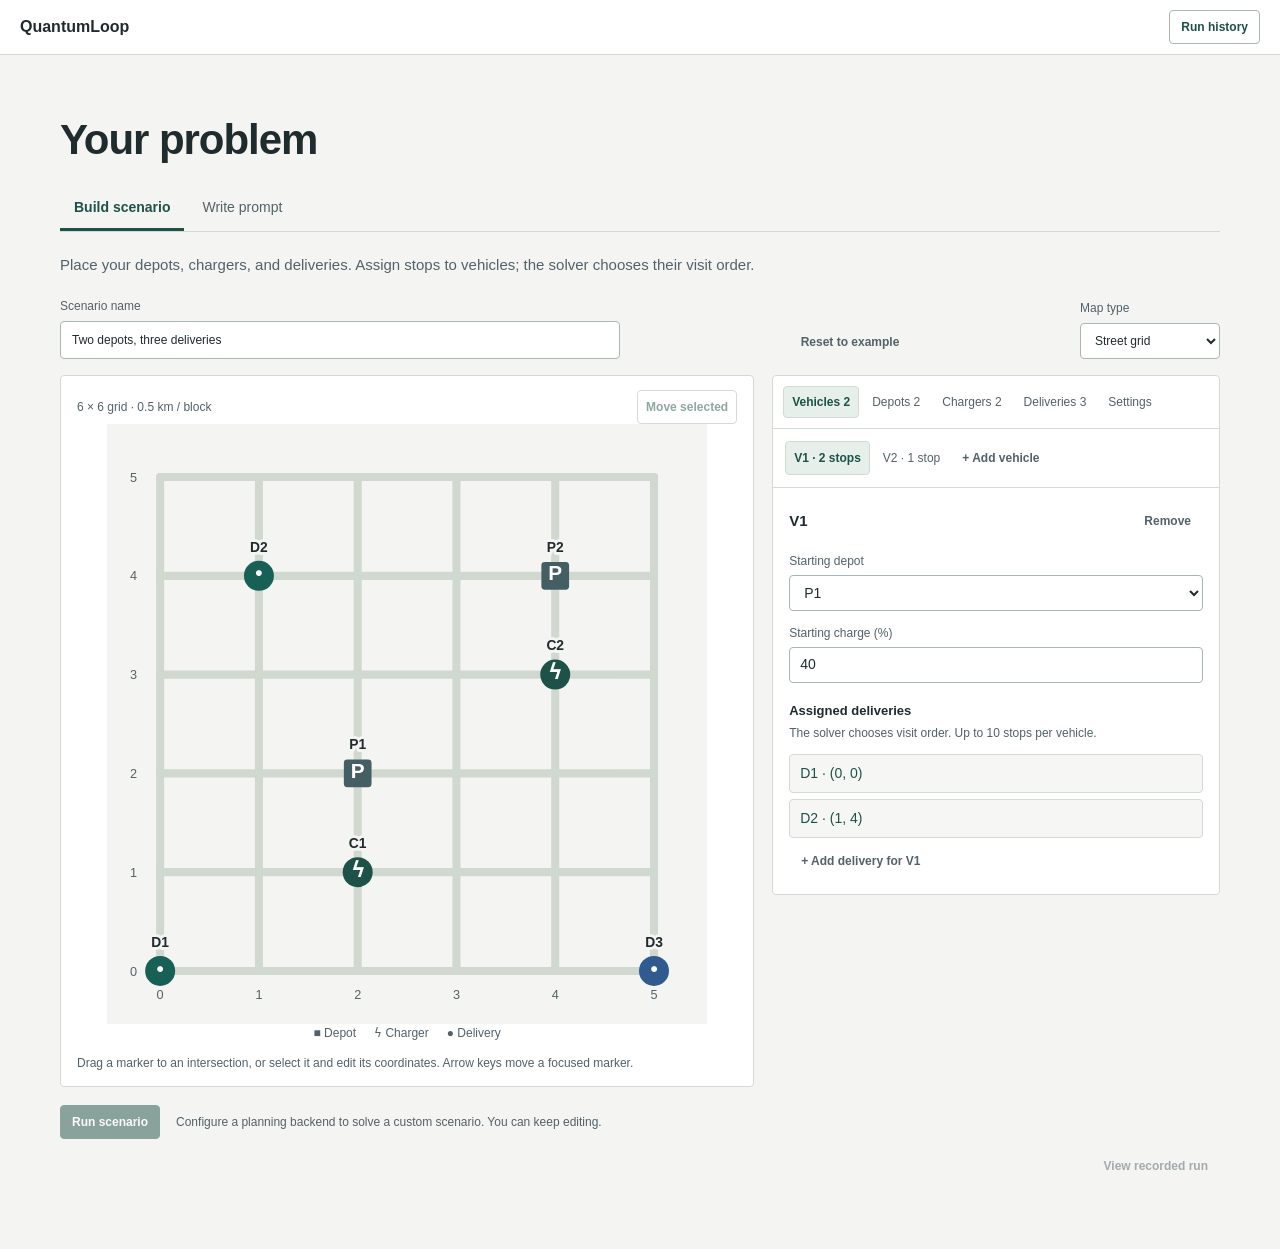
==== quantum-playground/web/index.html @ b3026cfc "Add geographic maps and road routing to QuantumLoop" ====
<!doctype html>
<html lang="en">
<head>
  <meta charset="utf-8">
  <meta name="viewport" content="width=device-width, initial-scale=1">
  <title>QuantumLoop</title>
  <link rel="stylesheet" href="style.css">
  <link rel="stylesheet" href="vendor/leaflet/leaflet.css">
</head>
<body>
<header>
  <a class="brand" href="/">QuantumLoop</a>
  <div class="header-actions">
    <button class="secondary" id="run-history" type="button">Run history</button>
    <div class="result-navigation" id="result-navigation" hidden>
      <div class="mode-control">
        <label for="mode" aria-hidden="true">Mode</label>
        <select id="mode" aria-label="Run mode" disabled>
          <option value="recorded" selected>Recorded backend run</option>
          <option value="reference">Exact classical reference</option>
          <option id="live-mode" value="live">Live backend</option>
        </select>
      </div>
      <button class="secondary" id="new-problem" type="button">New problem</button>
    </div>
  </div>
</header>
<main>
  <section class="run-entry" id="prompt-screen" aria-labelledby="problem-heading">
    <h1 id="problem-heading" tabindex="-1">Your problem</h1>
    <div class="entry-modes" role="tablist" aria-label="Create a problem">
      <button id="builder-mode" type="button" role="tab" aria-selected="true" aria-controls="scenario-builder">Build scenario</button>
      <button id="prompt-mode" type="button" role="tab" aria-selected="false" aria-controls="prompt-composer">Write prompt</button>
    </div>
    <div id="scenario-builder" role="tabpanel" aria-labelledby="builder-mode"></div>
    <div id="prompt-composer" role="tabpanel" aria-labelledby="prompt-mode" hidden>
    <p class="entry-intro">Describe the fleet dispatch problem you want to optimize.</p>
    <form class="panel composer" id="prompt-form" novalidate>
      <label class="sr-only" for="problem-prompt">Your problem</label>
      <textarea id="problem-prompt" required maxlength="10000" placeholder="Include depot and delivery locations, vehicle limits, and what you want to minimize." disabled></textarea>
      <p class="hint composer-note" id="composer-note" role="status">Connecting to the backend…</p>
      <p class="request-error" id="composer-error" role="alert" hidden></p>
      <div class="composer-actions">
        <button class="primary" id="generate" type="submit" disabled>Run pipeline</button>
        <div class="sample-picker">
          <label class="sr-only" for="sample-prompt">Sample prompt</label>
          <select id="sample-prompt" disabled></select>
          <button class="text-button" id="load-example" type="button" disabled>Load sample</button>
        </div>
      </div>
    </form>
    </div>
    <div class="preview-actions">
      <button class="text-button" id="failed-pipeline-progress" type="button" aria-controls="progress-screen" hidden>View pipeline progress</button>
      <button class="text-button" id="recorded-example" type="button" disabled>View recorded run</button>
    </div>
  </section>

  <section class="run-entry progress-entry" id="progress-screen" aria-labelledby="progress-heading" hidden>
    <div class="progress-heading">
      <h1 id="progress-heading" tabindex="-1">Pipeline progress</h1>
      <button class="secondary" id="progress-return" type="button" hidden>Back to results</button>
    </div>
    <p class="progress-intro" id="pipeline-intro">From your problem to a checked solution. Follow each stage and any repairs along the way.</p>
    <div class="panel progress-panel">
      <div class="progress-actions">
        <p id="pipeline-status" class="pipeline-status" role="status" aria-atomic="true">Submitting your problem…</p>
        <span class="pipeline-count" id="pipeline-count" hidden></span>
      </div>
      <ol id="pipeline-stages" class="pipeline-stages" role="list" aria-label="Pipeline stages"></ol>
      <div class="pipeline-repair" id="pipeline-repair" hidden>
        <span class="repair-symbol" aria-hidden="true">↶</span>
        <div><strong id="pipeline-repair-label"></strong><p id="pipeline-repair-detail"></p></div>
      </div>
      <section class="pipeline-current" id="pipeline-current" aria-labelledby="pipeline-current-label" hidden>
        <div class="pipeline-current-heading">
          <span class="pipeline-current-state" id="pipeline-current-state">Current step</span>
          <span class="pipeline-repeat-count" id="pipeline-repeat-count" hidden></span>
        </div>
        <h2 id="pipeline-current-label">Waiting for the pipeline to start…</h2>
        <p id="pipeline-current-detail" hidden></p>
      </section>
      <div class="pipeline-activity-heading" id="pipeline-activity-heading" hidden>
        <div><h2>Activity history</h2><p>Each check and repair stays in the record.</p></div>
        <button class="text-button" id="pipeline-detail-toggle" type="button" aria-controls="pipeline-visits" hidden>Hide all steps</button>
      </div>
      <ol id="pipeline-visits" class="pipeline-visits" role="list" aria-label="Pipeline stage history" hidden></ol>
    </div>
  </section>

  <section class="history-screen" id="history-screen" aria-labelledby="history-heading" hidden>
    <div class="history-toolbar">
      <h1 id="history-heading" tabindex="-1">Run history</h1>
      <button class="secondary" id="history-new-problem" type="button">New problem</button>
    </div>
    <p class="hint" id="history-status" role="status" hidden></p>
    <p class="request-error" id="history-error" role="alert" hidden></p>
    <div class="history-layout">
      <ul class="panel history-list" id="history-list" role="list" aria-label="Saved runs" hidden></ul>
      <section class="panel history-details" id="history-details" aria-labelledby="history-detail-heading" hidden>
        <div class="history-toolbar">
          <div>
            <h2 id="history-detail-heading" tabindex="-1"></h2>
            <p class="hint history-identity" id="history-identity"></p>
          </div>
          <div class="history-toolbar-actions">
            <button class="secondary" id="history-edit-scenario" type="button" hidden>Edit scenario</button>
            <button class="primary" id="history-open" type="button" hidden>Open results</button>
          </div>
        </div>
        <details class="history-section" open>
          <summary>Original prompt</summary>
          <pre class="history-prompt" id="history-prompt" tabindex="0"></pre>
        </details>
        <section class="history-section" id="history-artifact-section" aria-labelledby="history-artifact-heading" hidden>
          <h3 id="history-artifact-heading">Saved artifacts</h3>
          <ul class="history-artifacts" id="history-artifacts" role="list"></ul>
        </section>
      </section>
    </div>
  </section>

  <section id="results-screen" aria-labelledby="results-heading" hidden>
  <div class="results-title">
    <h1 id="results-heading" tabindex="-1">EV fleet dispatch</h1>
    <button class="secondary" id="edit-scenario" type="button" hidden>Edit scenario</button>
    <button class="secondary" id="result-pipeline-progress" type="button" aria-controls="progress-screen" hidden>Pipeline progress</button>
  </div>
  <div class="workspace">
    <aside class="sidebar" aria-label="Scenario controls">
      <section class="panel input-panel">
        <div class="settings-block" id="settings" hidden>
          <div id="variables"></div>
          <p id="applied-settings" class="hint" hidden></p>
          <p id="saved-run-note" class="hint" hidden>Configure the native planning backend to recalculate this run.</p>
          <button class="secondary" id="rerun" type="button" disabled>Load recorded result</button>
        </div>
        <div id="run-status" hidden>
          <p id="status" role="status" hidden></p>
          <p class="request-error" id="error" role="alert" hidden></p>
        </div>
        <details class="prompt-details" id="original-prompt">
          <summary>Original prompt</summary>
          <p class="original-prompt-text" id="prompt"></p>
        </details>
      </section>
      <section class="panel circuit-panel" id="circuit-panel" aria-labelledby="circuit-heading" hidden>
        <div class="panel-heading"><h2 id="circuit-heading">Quantum circuits</h2></div>
        <p class="circuit-help" id="circuit-help">Select an image to inspect the gates at full size.</p>
        <div id="circuits" class="circuits"></div>
      </section>
    </aside>

    <div class="main-column">
      <section class="panel results-panel" aria-labelledby="fleet-heading">
        <div class="panel-heading">
          <h2 id="fleet-heading">Fleet map</h2>
          <span class="tag" id="run-badge"></span>
        </div>
        <div class="summary-strip">
          <div class="solver-metric quantum-metric">
            <span id="score-label">Total cost</span><strong id="score">—</strong>
            <span class="metric-check" id="score-check" hidden>Feasible schedule</span>
          </div>
          <div class="solver-metric classical-metric" id="reference-value" hidden>
            <span id="reference-label">Classical cost</span><strong id="reference-score">—</strong>
            <span class="metric-check" id="reference-check" hidden></span>
          </div>
          <div class="solver-metric gap-metric" id="reference-gap" hidden>
            <span id="gap-label">Gap to classical</span><strong id="gap-score">—</strong>
            <span class="metric-check" id="gap-note"></span>
          </div>
          <div id="delivered-summary"><span>Delivered now</span><strong id="delivered">—</strong></div>
          <section class="cost-comparison" aria-label="Change from previous run">
            <p id="change-summary" aria-live="polite"></p>
            <ul id="cost-delta"></ul>
          </section>
        </div>
        <p class="comparison-note" id="comparison-note" hidden><span aria-hidden="true">↔</span> Same scenario. Two solver schedules. One playback clock.</p>
        <div class="map-grid" id="map-grid">
          <section class="map-view quantum-map-view" aria-label="Quantum schedule replay">
            <div class="map-heading" id="quantum-map-heading" hidden>
              <h3><span class="solver-dot" aria-hidden="true"></span>Quantum</h3>
              <span id="quantum-delivered"></span>
            </div>
            <div class="visual-stage">
              <canvas id="fleet-map" width="840" height="540" tabindex="0" role="img" aria-label="Interactive fleet map" aria-describedby="map-help" hidden>Fleet map unavailable.</canvas>
              <div id="geographic-map" class="geo-map replay-geo-map" aria-label="Interactive geographic fleet map" hidden></div>
              <p id="frame-status" role="status">Loading map…</p>
            </div>
          </section>
          <section class="map-view classical-map-view" id="classical-map-view" aria-label="Classical schedule replay" hidden>
            <div class="map-heading">
              <h3><span class="solver-dot" aria-hidden="true"></span>Classical</h3>
              <span id="classical-delivered"></span>
            </div>
            <div class="visual-stage">
              <canvas id="classical-map" width="840" height="540" tabindex="0" role="img" aria-label="Interactive classical fleet map" aria-describedby="map-help">Classical fleet map unavailable.</canvas>
              <div id="classical-geographic-map" class="geo-map replay-geo-map" aria-label="Interactive geographic classical map" hidden></div>
            </div>
          </section>
        </div>
        <p class="sr-only" id="map-help">Both maps share the playback clock. Press Space to play or pause, the arrow keys to seek, V to inspect vans, C to inspect chargers, D to inspect deliveries, or Escape to clear.</p>

        <div class="playback" role="group" aria-label="Playback controls">
          <div class="playback-actions">
            <button class="secondary play-trigger" id="play" type="button" disabled>Play</button>
            <button class="text-button" id="restart" type="button" disabled>Restart</button>
          </div>
          <div class="playback-scrub">
            <input id="scrub" type="range" min="0" max="120" step="0.1" value="0" aria-label="Replay time" disabled>
            <span id="start-time"></span><span id="end-time"></span>
          </div>
          <div class="playback-time">
            <output id="clock" aria-label="Current replay time">—</output>
            <select id="speed" aria-label="Playback speed">
              <option value="1">1×</option>
              <option value="4" selected>4×</option>
              <option value="12">12×</option>
            </select>
          </div>
        </div>

        <section class="schedule" aria-labelledby="schedule-heading">
          <div class="schedule-heading">
            <h3 id="schedule-heading">Schedule</h3>
            <ul class="schedule-legend" aria-label="Schedule legend">
              <li><span class="phase-icon drive" aria-hidden="true"></span>Driving</li>
              <li><span class="phase-icon wait" aria-hidden="true"></span>Waiting</li>
              <li><span class="phase-icon charge" aria-hidden="true"></span>Charging</li>
              <li><span class="phase-icon deliver" aria-hidden="true"></span>Delivery</li>
            </ul>
          </div>
          <div id="timeline" class="timeline"></div>
        </section>
        <div class="fleet-summary">
          <div id="fleet" class="fleet" aria-label="Vans"></div>
          <div id="pygame-inspector" class="fleet-inspector" role="region" aria-label="Selected fleet item" hidden></div>
        </div>
      </section>

      <details class="panel run-details">
        <summary>Results &amp; technical details</summary>
        <div class="detail-body">
          <div class="explanation">
            <p id="explanation"></p>
            <p id="result-source" class="hint" hidden></p>
          </div>
          <dl class="technical-summary">
            <div><dt>Plan check</dt><dd id="feasible">—</dd></div>
          </dl>
          <h3>Costs</h3><div id="costs" class="costs"></div>
          <h3>Assumptions</h3><ul id="assumptions"></ul>
          <div id="quantum-details" hidden>
            <h3>Quantum details</h3><p id="quantum-summary"></p><div id="histogram" class="histogram"></div>
          </div>
          <section id="classical-details" hidden>
            <h3>Classical solver</h3>
            <p id="classical-method"></p>
            <p id="classical-options" hidden></p>
          </section>
        </div>
      </details>
      <footer>
        <button class="text-button" id="export" type="button" disabled>Download plan</button>
        <button class="text-button" id="feedback" type="button" disabled>Feedback</button>
      </footer>
    </div>
  </div>
  </section>
</main>
<dialog class="circuit-dialog" id="circuit-dialog" aria-labelledby="circuit-dialog-title" aria-describedby="circuit-dialog-description">
  <div class="circuit-dialog-toolbar">
    <h2 id="circuit-dialog-title">Quantum circuit</h2>
    <div class="circuit-dialog-actions">
      <a class="text-button" id="circuit-download" download="quantum-circuit.png">Download PNG</a>
      <button class="secondary" id="circuit-dialog-close" type="button" autofocus>Close</button>
    </div>
  </div>
  <p id="circuit-dialog-description" class="circuit-dialog-description"></p>
  <div class="circuit-image-viewport" tabindex="0" aria-label="Scrollable full-size quantum circuit">
    <img id="circuit-dialog-image" alt="Quantum circuit diagram">
  </div>
</dialog>
<script src="fleet.js"></script>
<script src="vendor/leaflet/leaflet.js"></script>
<script src="geo-map.js"></script>
<script src="live-updates.js"></script>
<script src="pipeline-progress.js"></script>
<script src="scenario-controls.js"></script>
<script src="scenario-draft.js"></script>
<script src="scenario-builder.js"></script>
<script src="fleet-map.js"></script>
<script src="app.js"></script>
</body>
</html>
---- quantum-playground/web/style.css ----
:root {
  color-scheme: light;
  --background: #f4f5f3;
  --panel: #ffffff;
  --surface: #f6f7f5;
  --line: #d3d9d5;
  --line-strong: #aab6b0;
  --text: #202b2e;
  --muted: #536168;
  --accent: #1e5147;
  --accent-hover: #153d35;
  --classical: #315b8f;
  --selected: #e7efeb;
  --drive: #315b8f;
  --wait: #9b6d2f;
  --charge: #42724f;
  --deliver: #536973;
  --danger: #983d32;
  --mono: "IBM Plex Mono", Consolas, monospace;
  --radius: 4px;
}

* { box-sizing: border-box; }

body {
  margin: 0;
  background: var(--background);
  color: var(--text);
  font: 14px/1.5 "Inter", "Segoe UI", sans-serif;
}

button, select, textarea, input { font: inherit; }
button, select, summary { cursor: pointer; }
button:disabled, select:disabled { opacity: .5; cursor: default; }

:focus-visible {
  outline: 2px solid var(--accent);
  outline-offset: 3px;
}

[hidden] { display: none !important; }

.sr-only {
  position: absolute;
  width: 1px;
  height: 1px;
  overflow: hidden;
  clip-path: inset(50%);
  white-space: nowrap;
}

header {
  min-height: 54px;
  border-bottom: 1px solid var(--line);
  background: var(--panel);
  padding: 10px max(20px, calc((100% - 1400px) / 2));
  display: flex;
  justify-content: space-between;
  align-items: center;
  gap: 12px;
}

.brand {
  color: var(--text);
  font-size: 16px;
  font-weight: 700;
  text-decoration: none;
  white-space: nowrap;
}

.header-actions, .result-navigation, .mode-control { display: flex; align-items: center; gap: 8px; min-width: 0; }
.header-actions, .result-navigation { justify-content: flex-end; flex-wrap: wrap; }
.mode-control label { color: var(--muted); font-size: 12px; }
.mode-control select { min-width: 0; }

select, input[type="number"] {
  min-height: 36px;
  background: var(--panel);
  color: var(--text);
  border: 1px solid var(--line-strong);
  border-radius: var(--radius);
  padding: 6px 10px;
}

main {
  max-width: 1440px;
  margin: auto;
  padding: 24px 20px 20px;
}

h1 {
  margin: 0 0 18px;
  font-size: clamp(22px, 3vw, 28px);
  line-height: 1.2;
  font-weight: 650;
  letter-spacing: -.025em;
}

h2, h3 { margin: 0; font-weight: 650; }
h2 { font-size: 15px; }
h3 { font-size: 13px; }

.run-entry { max-width: 720px; margin: clamp(24px, 8vh, 80px) auto; }
.run-entry h1 { margin: 0 0 10px; font-size: clamp(29px, 5vw, 42px); }
.run-entry h1:focus, #results-heading:focus { outline: none; }
.entry-intro { margin: 0 0 24px; color: var(--muted); font-size: 15px; }
.composer, .progress-panel { padding: clamp(14px, 3.2vw, 24px); }
.composer textarea {
  min-height: clamp(145px, 25vh, 240px);
  margin: 0;
  padding: 12px;
  background: var(--panel);
  font-size: 14px;
}
.composer textarea:read-only, .composer textarea:disabled { background: var(--surface); }
.composer-note { margin: 12px 0 0; }
.composer-actions { display: flex; align-items: center; flex-wrap: wrap; gap: 8px; margin-top: 16px; }
.sample-picker { display: flex; align-items: center; flex-wrap: wrap; gap: 8px; min-width: 0; max-width: 100%; }
.sample-picker select { min-width: 0; max-width: 100%; }
.preview-actions { display: flex; flex-wrap: wrap; justify-content: flex-end; gap: 4px 8px; padding: 10px 0; }

.run-entry.builder-entry { max-width: 1160px; margin-block: clamp(18px, 4vh, 44px); }
.entry-modes { display: flex; gap: 4px; border-bottom: 1px solid var(--line); margin: 22px 0; }
.entry-modes button { background: none; border: 0; border-bottom: 3px solid transparent; color: var(--muted); padding: 10px 14px; }
.entry-modes button[aria-selected="true"] { color: var(--accent); border-bottom-color: var(--accent); font-weight: 650; }
.builder-intro { color: var(--muted); font-size: 15px; max-width: 750px; margin: 0 0 20px; }
.builder-toolbar { display: flex; align-items: end; justify-content: space-between; gap: 12px; margin-bottom: 16px; }
.builder-title-label { display: grid; gap: 6px; flex: 1; max-width: 560px; font-size: 12px; color: var(--muted); }
.builder-title { width: 100%; min-width: 0; padding: 9px 11px; border: 1px solid var(--line-strong); border-radius: var(--radius); background: var(--panel); color: var(--text); }
.builder-layout { display: grid; grid-template-columns: minmax(0, 1.55fr) minmax(290px, 1fr); align-items: start; gap: 18px; }
.builder-map-panel, .builder-inspector { min-width: 0; overflow: hidden; }
.builder-map-heading { display: flex; align-items: center; justify-content: space-between; gap: 8px; padding: 14px 16px 0; }
.builder-map-summary { margin: 0; color: var(--muted); font-size: 12px; }
.builder-map-heading button { white-space: nowrap; font-size: 12px; padding: 5px 8px; }
.builder-grid-map svg { display: block; width: 100%; max-height: 600px; touch-action: none; }
.geo-map { height: 540px; min-height: 340px; width: 100%; z-index: 0; isolation: isolate; background: #e9eee8; }
.builder-real-map { height: clamp(360px, 48vw, 600px); }
.replay-geo-map { height: clamp(340px, 40vw, 540px); }
.geo-map .leaflet-control-attribution { font-size: 10px; line-height: 1.5; max-width: 100%; white-space: normal; }
.geo-map .leaflet-control-attribution a { color: #185f55; }
.geo-map-message { max-width: 260px; padding: 7px 10px; margin: 8px; border-radius: 4px; background: #fff; color: #455e64; box-shadow: 0 1px 5px #0002; font-size: 12px; }
.builder-map-type { display: grid; gap: 6px; font-size: 12px; color: var(--muted); }
.builder-map-type select { min-width: 140px; }
.builder-search { display: flex; gap: 8px; flex-wrap: wrap; padding: 12px 16px; border-bottom: 1px solid var(--line); }
.builder-search input { flex: 1; width: 180px; min-width: 0; }
.builder-search-status { flex-basis: 100%; margin: 0; }
.builder-search-results { display: grid; gap: 4px; flex-basis: 100%; }
.builder-search-result { width: 100%; text-align: left; white-space: normal; background: var(--surface); border: 1px solid var(--line); padding: 8px; color: var(--accent); }
.geo-marker-icon { background: transparent; border: 0; }
.geo-marker { display: grid; justify-items: center; position: relative; width: 44px; height: 48px; padding: 4px; color: var(--marker-color, #185f55); }
.geo-marker-shape { display: grid; place-items: center; height: 28px; width: 28px; background: var(--marker-color, #185f55); color: white; border: 2px solid white; border-radius: 50%; font: bold 18px/1 sans-serif; box-shadow: 0 1px 5px #0005; }
.geo-marker.depots .geo-marker-shape, .geo-marker.depot .geo-marker-shape { border-radius: 5px; }
.geo-marker.van .geo-marker-shape { border-radius: 7px; background: white; color: var(--marker-color); border-color: var(--marker-color); }
.geo-marker-label { display: block; margin-top: 2px; padding: 1px 4px; border-radius: 3px; background: #fff; color: #183b35; white-space: nowrap; font: bold 11px/1.3 sans-serif; box-shadow: 0 1px 3px #0002; }
.geo-marker.selected .geo-marker-shape { outline: 3px solid var(--marker-color); outline-offset: 3px; }
.geo-marker.delivered .geo-marker-shape { border-style: double; }
.geo-marker-icon:focus-visible { outline: 2px solid #185f55; outline-offset: 3px; }
.geo-overlap-chooser { display: flex; flex-wrap: wrap; gap: 5px; }
.geo-map.is-placing, .geo-map.is-placing .leaflet-interactive { cursor: crosshair; }
@media (max-width: 660px) {
  .builder-toolbar { flex-wrap: wrap; align-items: end; }
  .builder-map-type { flex-basis: 100%; }
  .builder-map-type select { width: 100%; }
  .builder-real-map { height: 390px; }
  .replay-geo-map { height: 360px; }
}
.builder-street { stroke: #d0d8d0; stroke-width: 7; stroke-linecap: round; }
.builder-axis { fill: var(--muted); font-size: 11px; text-anchor: middle; }
.builder-marker { cursor: grab; }
.builder-marker-target { fill: transparent; stroke: transparent; stroke-width: 2; }
.builder-marker.selected .builder-marker-target { fill: #e7efeb; stroke: var(--accent); }
.builder-marker:focus { outline: none; }
.builder-marker:focus .builder-marker-target { stroke: var(--accent); stroke-dasharray: 3 2; }
.builder-marker-symbol { fill: white; font-size: 18px; font-weight: 650; text-anchor: middle; pointer-events: none; }
.builder-marker-label { fill: var(--text); paint-order: stroke; stroke: var(--background); stroke-width: 5px; stroke-linejoin: round; font-size: 12px; font-weight: 650; text-anchor: middle; pointer-events: none; }
.builder-map.is-moving, .builder-map.is-moving .builder-marker { cursor: crosshair; }
.builder-legend { display: flex; justify-content: center; flex-wrap: wrap; gap: 10px 18px; color: var(--muted); font-size: 12px; }
.builder-map-help { padding: 0 16px 14px; margin: 12px 0 0; }
.builder-overlap { padding: 0 16px 12px; display: flex; flex-wrap: wrap; gap: 6px; }
.builder-overlap p { flex-basis: 100%; margin: 0; }
.builder-categories { display: flex; flex-wrap: wrap; gap: 4px; border-bottom: 1px solid var(--line); padding: 10px; }
.builder-category, .builder-object { background: none; border: 1px solid transparent; border-radius: var(--radius); padding: 6px 8px; color: var(--muted); font-size: 12px; }
.builder-category[aria-pressed="true"], .builder-object[aria-pressed="true"] { color: var(--accent); background: var(--selected); border-color: var(--line); font-weight: 650; }
.builder-object-list { display: flex; gap: 4px; flex-wrap: wrap; padding: 12px; border-bottom: 1px solid var(--line); }
.builder-object-list .text-button { font-size: 12px; padding: 5px 8px; }
.builder-object-fields { padding: 16px; }
.builder-object-heading { display: flex; justify-content: space-between; align-items: center; margin-bottom: 14px; gap: 12px; }
.builder-remove { color: var(--danger); font-size: 12px; padding: 4px 6px; }
.builder-field { display: grid; min-width: 0; gap: 5px; margin-bottom: 13px; }
.builder-field label { color: var(--muted); font-size: 12px; }
.builder-field input, .builder-field select { width: 100%; min-width: 0; }
.builder-coordinates { display: grid; grid-template-columns: repeat(2, minmax(0, 1fr)); gap: 12px; }
.builder-stops-heading { margin: 18px 0 4px; }
.builder-stops-heading + .hint { margin-top: 0; }
.builder-stop { display: block; width: 100%; text-align: start; padding: 8px 10px; border: 1px solid var(--line); border-radius: var(--radius); background: var(--surface); color: var(--accent); margin: 6px 0; }
.builder-slot, .builder-fieldset { border: 1px solid var(--line); border-radius: var(--radius); padding: 10px; margin: 12px 0; min-width: 0; }
.builder-slot legend, .builder-fieldset legend { font-size: 12px; color: var(--muted); padding: 0 5px; }
.builder-fieldset { border-inline: 0; border-bottom: 0; padding: 8px 0 0; }
.builder-fieldset:first-child { margin-top: 0; }
.builder-slot .builder-field { margin-bottom: 4px; }
.builder-slot > .text-button { font-size: 12px; }
.builder-footer { display: flex; align-items: center; flex-wrap: wrap; gap: 10px 16px; margin-top: 18px; }
.builder-save-status { margin: 0; flex: 1; min-width: min(240px, 100%); }
.builder-errors { margin-top: 16px; }
.builder-errors ul { margin: 0; padding-left: 20px; }
.builder-empty { padding: 16px; }
.history-toolbar-actions { display: flex; flex-wrap: wrap; gap: 8px; }
@media (max-width: 660px) {
  .builder-layout { grid-template-columns: minmax(0, 1fr); gap: 14px; }
  .builder-toolbar { align-items: stretch; flex-direction: column; gap: 6px; }
  .builder-toolbar > .text-button { align-self: flex-end; }
  .builder-map-heading { padding: 12px 12px 0; }
  .builder-map-help { padding-inline: 12px; }
  .builder-category, .builder-object, .builder-object-list .text-button { min-height: 40px; }
  .builder-footer > .primary { width: 100%; }
}

.history-screen { max-width: 1060px; margin: clamp(18px, 4vh, 48px) auto; }
.history-toolbar { display: flex; align-items: baseline; justify-content: space-between; gap: 12px; flex-wrap: wrap; }
.history-toolbar h1 { margin: 0; }
#history-heading:focus, #history-detail-heading:focus { outline: none; }
.history-layout { display: grid; grid-template-columns: minmax(235px, 1fr) minmax(0, 1.65fr); gap: 16px; margin-top: 16px; align-items: start; }
.history-list { list-style: none; margin: 0; padding: 0; }
.history-list li + li { border-top: 1px solid var(--line); }
.history-item {
  display: grid;
  grid-template-columns: minmax(0, 1fr) auto;
  align-items: baseline;
  gap: 3px 10px;
  text-align: start;
  width: 100%;
  padding: 13px 14px;
  border: 0;
  background: none;
  color: var(--text);
  cursor: pointer;
}
.history-item:hover { background: var(--surface); }
.history-item[aria-current="true"] { background: var(--selected); box-shadow: inset 3px 0 var(--accent); }
.history-item > strong, .history-toolbar h2, .history-identity { overflow-wrap: anywhere; }
.history-item-meta { grid-column: 1 / -1; font-size: 12px; color: var(--muted); }
.history-badge { color: var(--muted); font-size: 11px; white-space: nowrap; }
.history-badge[data-status="verified"] { color: var(--accent); }
.history-details { min-width: 0; padding: 16px; }
.history-identity { margin: 3px 0 0; }
.history-section { border-top: 1px solid var(--line); margin-top: 13px; padding-top: 12px; }
.history-section summary { color: var(--text); font-weight: 600; }
.history-prompt {
  margin: 10px 0 0;
  padding: 12px;
  max-height: 46vh;
  overflow: auto;
  border-radius: var(--radius);
  background: var(--surface);
  color: var(--text);
  white-space: pre-wrap;
  overflow-wrap: anywhere;
  font: 12px/1.6 var(--mono);
}
.history-artifacts { display: flex; flex-wrap: wrap; gap: 4px 14px; list-style: none; margin: 7px 0 0; padding: 0; }
.history-artifacts a { color: var(--accent); text-underline-offset: 2px; }

.progress-entry { max-width: 1040px; margin-top: clamp(24px, 5vh, 52px); }
.progress-intro { margin: 12px 0 24px; color: var(--muted); max-width: 62ch; font-size: 15px; }
.progress-panel { margin-top: 20px; padding: clamp(16px, 3vw, 30px); }
.pipeline-status { margin: 0; color: var(--text); font-weight: 600; overflow-wrap: anywhere; }
.pipeline-count { color: var(--muted); font: 11px/1.5 var(--mono); white-space: nowrap; }
.progress-heading, .progress-actions, .results-title {
  display: flex;
  align-items: center;
  justify-content: space-between;
  flex-wrap: wrap;
  gap: 8px 12px;
}
.run-entry .progress-heading h1, .results-title h1 { margin: 0; }
.results-title { margin-bottom: 18px; }
.pipeline-stages, .pipeline-visits { list-style: none; padding: 0; }
.pipeline-stages {
  display: grid;
  grid-template-columns: repeat(5, minmax(0, 1fr));
  counter-reset: pipeline-stage;
  margin: 26px 0;
}
.pipeline-stages > li {
  display: grid;
  grid-template-rows: 30px auto 1fr;
  justify-items: center;
  align-content: start;
  gap: 7px;
  position: relative;
  padding-inline: 6px;
  counter-increment: pipeline-stage;
  text-align: center;
  font-size: 13px;
  font-weight: 600;
  color: var(--muted);
}
.pipeline-stages > li::before {
  content: counter(pipeline-stage, decimal-leading-zero);
  display: grid;
  place-items: center;
  width: 30px;
  height: 30px;
  border-radius: 50%;
  border: 1px solid var(--line-strong);
  background: var(--panel);
  font: 11px/1 var(--mono);
  z-index: 1;
}
.pipeline-stages > li:not(:last-child)::after {
  content: '';
  position: absolute;
  inset: 14px -50% auto 50%;
  border-top: 1px solid var(--line);
}
.pipeline-stages li[data-state="complete"]::before { content: '✓'; background: var(--accent); border-color: var(--accent); color: white; }
.pipeline-stages li[data-state="complete"]::after { border-color: var(--accent); }
.pipeline-stages li[aria-current="step"]::before { background: var(--selected); border: 2px solid var(--accent); box-shadow: 0 0 0 4px var(--selected); }
.pipeline-stages li[aria-current="step"], .pipeline-stages li[data-state="complete"] { color: var(--accent); }
.pipeline-stages li[data-state="revising"]::before { border-color: var(--wait); background: #fbf4e8; color: #80531c; }
.pipeline-stages li[data-state="failed"]::before { border-color: var(--danger); background: #fff3f0; color: var(--danger); }
.pipeline-stages .stage-state { text-align: center; font-size: 11px; }
.pipeline-stages li[data-state="revising"] .stage-state { color: #80531c; }
.pipeline-stages li[data-state="failed"] .stage-state { color: var(--danger); }
.stage-state { color: var(--muted); font-size: 12px; font-weight: 400; text-align: end; }
.pipeline-current { border: 1px solid var(--line); border-inline-start: 3px solid var(--accent); padding: 20px; background: var(--surface); }
.pipeline-current-heading { display: flex; align-items: center; flex-wrap: wrap; justify-content: space-between; gap: 8px; margin-bottom: 10px; }
.pipeline-current-state { display: inline-flex; align-items: center; gap: 7px; color: var(--accent); font-size: 11px; font-weight: 650; letter-spacing: .065em; text-transform: uppercase; }
.pipeline-current-state::before { content: ''; width: 6px; height: 6px; border-radius: 50%; background: currentColor; }
.pipeline-current h2 { font-size: clamp(18px, 2vw, 23px); line-height: 1.35; letter-spacing: -.02em; overflow-wrap: anywhere; }
.pipeline-current p { margin: 7px 0 0; color: var(--muted); white-space: pre-wrap; overflow-wrap: anywhere; }
.pipeline-current[data-state="failed"] { border-inline-start-color: var(--danger); background: #fff8f6; }
.pipeline-current[data-state="failed"] .pipeline-current-state { color: var(--danger); }
.pipeline-current[data-state="queued"] .pipeline-current-state { color: var(--muted); }
.pipeline-repeat-count { font: 11px/1.5 var(--mono); color: var(--muted); }
.pipeline-repair { display: flex; align-items: flex-start; gap: 12px; margin-bottom: 14px; padding: 14px 16px; background: #fbf4e8; border: 1px solid #e8d5b8; border-radius: var(--radius); color: #80531c; }
.repair-symbol { font-size: 25px; line-height: 1; }
.pipeline-repair strong { font-size: 13px; }
.pipeline-repair p { margin: 3px 0 0; font-size: 12px; color: #78592f; white-space: pre-wrap; overflow-wrap: anywhere; }
.pipeline-activity-heading { display: flex; align-items: center; justify-content: space-between; gap: 12px; margin-top: 28px; }
.pipeline-activity-heading h2 { font-size: 14px; }
.pipeline-activity-heading p { color: var(--muted); font-size: 12px; margin: 2px 0 0; }
.pipeline-activity-heading button { flex-shrink: 0; }
.pipeline-visits { margin: 16px 0 0 5px; border-inline-start: 1px solid var(--line); }
.pipeline-visit { position: relative; padding-inline-start: 18px; }
.pipeline-visit + .pipeline-visit { margin-top: 6px; }
.pipeline-visit::before { content: ''; position: absolute; inset: 18px auto auto -4px; width: 7px; height: 7px; border-radius: 50%; background: var(--line-strong); box-shadow: 0 0 0 3px var(--panel); }
.pipeline-visit summary {
  display: grid;
  grid-template-columns: 9px minmax(0, 1fr) auto;
  align-items: center;
  gap: 10px;
  min-height: 42px;
  padding: 8px 10px;
  border-radius: var(--radius);
}
.pipeline-visit summary::-webkit-details-marker { display: none; }
.pipeline-visit summary::before {
  content: '';
  width: 6px;
  height: 6px;
  border-right: 1px solid currentColor;
  border-bottom: 1px solid currentColor;
  transform: rotate(-45deg);
}
.pipeline-visit details[open] summary::before { transform: rotate(45deg); }
.pipeline-visit summary:hover { background: var(--surface); }
.pipeline-visit summary[data-state="running"] { background: var(--selected); color: var(--accent); }
.pipeline-visit summary[data-state="running"] .stage-state { color: var(--accent); }
.pipeline-visit summary[data-state="revising"] { background: #fbf4e8; }
.pipeline-visit summary[data-state="revising"] .stage-state { color: #80531c; }
.pipeline-visit summary[data-state="failed"] .stage-state,
.pipeline-step[data-state="failed"] .stage-state { color: var(--danger); }
.pipeline-visit-title {
  display: flex;
  flex-wrap: wrap;
  align-items: baseline;
  column-gap: 10px;
}
.pipeline-attempt { color: var(--muted); font-size: 12px; }
.pipeline-steps {
  list-style: none;
  margin: 7px 0 12px 19px;
  padding: 0 0 0 10px;
}
.pipeline-step {
  display: grid;
  grid-template-columns: minmax(0, 1fr) auto;
  gap: 2px 10px;
  padding: 7px 8px 7px 0;
}
.pipeline-step-label { font-weight: 600; overflow-wrap: anywhere; }
.pipeline-step[data-state="running"] .stage-state { color: var(--accent); }
.pipeline-step-detail {
  grid-column: 1 / -1;
  margin: 0;
  color: var(--muted);
  white-space: pre-wrap;
  overflow-wrap: anywhere;
  font-size: 12px;
}

.workspace {
  display: grid;
  grid-template-columns: minmax(218px, 268px) minmax(0, 1fr);
  gap: 18px;
  align-items: start;
}

.sidebar { position: sticky; top: 16px; align-self: start; display: grid; gap: 14px; min-width: 0; max-height: calc(100vh - 32px); overflow-y: auto; }
.main-column { min-width: 0; display: grid; gap: 14px; }

.panel {
  min-width: 0;
  border: 1px solid var(--line);
  border-radius: var(--radius);
  background: var(--panel);
}

.panel-heading {
  padding: 14px 18px;
  display: flex;
  align-items: center;
  justify-content: space-between;
  gap: 12px;
}

.tag {
  color: var(--muted);
  font-size: 12px;
  font-weight: 500;
  text-align: end;
}

.tag:empty { display: none; }

.text-button, .primary, .secondary {
  min-height: 34px;
  padding: 7px 11px;
  border: 1px solid transparent;
  border-radius: var(--radius);
  font-size: 12px;
  font-weight: 600;
  white-space: nowrap;
}

.text-button { background: transparent; color: var(--muted); }
.text-button:hover:not(:disabled) { background: var(--surface); color: var(--text); }
.secondary { background: var(--panel); border-color: var(--line-strong); color: var(--accent); }
.primary, .play-trigger { background: var(--accent); border-color: var(--accent); color: #fff; }
.play-trigger { min-width: 68px; }
.primary:hover:not(:disabled), .play-trigger:hover:not(:disabled) {
  background: var(--accent-hover);
  border-color: var(--accent-hover);
}
.secondary:not(.play-trigger):hover:not(:disabled) { background: var(--surface); }

.settings-block { padding: 15px; }
.settings-block > .secondary { width: 100%; }
.settings-block > .secondary { margin-top: 12px; }
.control + .control { margin-top: 14px; }

.control > label, .control > legend, .control-label, .control-choice-heading > label {
  display: block;
  color: var(--text);
  font-size: 13px;
  font-weight: 600;
}

fieldset.control { padding: 0; margin-inline: 0; border: 0; min-width: 0; }
.control select { width: 100%; margin-top: 8px; }

.control-options {
  display: grid;
  grid-auto-flow: column;
  grid-auto-columns: minmax(0, 1fr);
  margin-top: 8px;
  border: 1px solid var(--line-strong);
  border-radius: var(--radius);
}
.control-options > .control-option + .control-option { border-inline-start: 1px solid var(--line-strong); }
.control-option { position: relative; display: flex; min-width: 0; cursor: pointer; }
.control-option > input {
  white-space: nowrap;
  position: absolute;
  width: 1px;
  height: 1px;
  clip-path: inset(50%);
}
.control-option > span {
  display: grid;
  place-items: center;
  width: 100%;
  min-height: 42px;
  text-align: center;
  overflow-wrap: anywhere;
  color: var(--muted);
  background: var(--panel);
  padding: 6px 8px;
  font-weight: 600;
}
.control-option:hover > span { color: var(--text); background: var(--surface); }
.control-option > input:checked + span { color: var(--accent); background: var(--selected); }
.control-options > .control-option:first-child > span { border-start-start-radius: 3px; border-end-start-radius: 3px; }
.control-options > .control-option:last-child > span { border-start-end-radius: 3px; border-end-end-radius: 3px; }
.control-toggle > span { border: 1px solid var(--line-strong); border-radius: var(--radius); }
.control-option > input:focus-visible + span { outline: 2px solid var(--accent); outline-offset: -2px; }
.control-option > input:disabled + span { opacity: .55; cursor: default; }

.control-choice-heading, .control-choice-bounds {
  display: flex;
  align-items: baseline;
  justify-content: space-between;
  gap: 8px;
  overflow-wrap: anywhere;
}
.control-choice-value {
  color: var(--accent);
  font: 600 12px/1.4 var(--mono);
  text-align: end;
}
.control-choice-slider {
  display: block;
  width: 100%;
  min-height: 34px;
  margin: 3px 0;
  border-radius: var(--radius);
  cursor: pointer;
}
.control-choice-slider:disabled { opacity: .55; cursor: default; }
.control-choice-bounds { color: var(--muted); font: 11px/1.4 var(--mono); }
.control-choice-bounds > :last-child { text-align: end; }

.control-range {
  display: flex;
  align-items: center;
  gap: 8px;
  margin-top: 8px;
}
.control-range > input[type="range"] { flex: 1; min-width: 0; }
.control-range > input[type="number"] { flex: 0 0 5rem; width: 5rem; min-width: 0; }
.control-value { color: var(--muted); font-size: 12px; font-variant-numeric: tabular-nums; }
.control-value[aria-invalid="true"] { border-color: var(--danger); }
.control-bounds { display: block; margin-top: 5px; color: var(--muted); font-size: 11px; }

.control-group {
  margin-top: 12px;
  border: 1px solid var(--line);
  border-radius: var(--radius);
}
.control-group > summary { padding: 7px 9px; color: var(--muted); font-weight: 600; }
.control-group > summary:hover, .control-group[open] > summary { color: var(--text); }
.control-group > .control { margin: 8px 9px 10px; }
.control-toggle { margin-top: 8px; }


.prompt-details { border-top: 1px solid var(--line); }
.prompt-details:first-child { border-top: 0; }
.prompt-details > summary, .run-details > summary {
  padding: 13px 15px;
  color: var(--muted);
  font-size: 13px;
  font-weight: 600;
}
.prompt-details > summary:hover, .run-details > summary:hover { color: var(--text); }
.original-prompt-text { margin: 0; padding: 0 15px 15px; white-space: pre-wrap; overflow-wrap: anywhere; }

textarea {
  display: block;
  width: 100%;
  min-height: 175px;
  padding: 10px;
  margin-bottom: 9px;
  border: 1px solid var(--line);
  border-radius: var(--radius);
  background: var(--surface);
  color: var(--text);
  resize: vertical;
  font-size: 12px;
}

.hint { color: var(--muted); font-size: 12px; }
.settings-block .hint { margin: 8px 0 0; }
#run-status { padding: 3px 15px 12px; }
#status { margin: 0; color: var(--muted); font-size: 12px; }
.request-error {
  padding: 10px;
  margin: 8px 0 0;
  color: var(--danger);
  background: #fbf0ed;
  border: 1px solid #d9aaa1;
  border-radius: var(--radius);
  font-size: 12px;
}

.summary-strip {
  display: flex;
  gap: 12px 22px;
  align-items: center;
  flex-wrap: wrap;
  padding: 2px 18px 14px;
}

.summary-strip > div { display: grid; padding-inline-end: 22px; }
.summary-strip > div:first-child { border-inline-end: 1px solid var(--line); }
.summary-strip > div > span { color: var(--muted); font-size: 12px; }
.summary-strip strong {
  font-size: 25px;
  line-height: 1.2;
  font-variant-numeric: tabular-nums;
  font-weight: 650;
  letter-spacing: -.025em;
}
.summary-strip > .solver-metric {
  flex: 1 1 160px;
  min-width: 0;
  gap: 5px;
  padding: 13px 15px;
  border: 1px solid var(--line);
  border-radius: var(--radius);
  background: var(--surface);
}
.summary-strip > .quantum-metric { border-top: 3px solid var(--accent); }
.summary-strip > .classical-metric { border-top: 3px solid var(--classical); background: #f3f6fa; }
.quantum-metric strong { color: var(--accent); }
.classical-metric strong { color: var(--classical); }
.summary-strip .metric-check { font-size: 10px; line-height: 1.4; }
.summary-strip > .gap-metric { background: var(--panel); }
.gap-metric[data-direction="higher"] strong { color: #80531c; }
.gap-metric[data-direction="equal"] strong { color: var(--muted); }
.gap-metric[data-direction="lower"] strong { color: var(--accent); }
.comparison-note { display: flex; align-items: center; gap: 8px; margin: 0; padding: 0 18px 12px; color: var(--muted); font-size: 11px; }
.comparison-note > span { color: var(--accent); font: 18px/1 var(--mono); }

.cost-comparison {
  margin-inline-start: auto;
  min-width: 0;
  text-align: end;
}
.cost-comparison:has(#change-summary:empty):has(#cost-delta:empty) { display: none; }
#change-summary { margin: 0; font-weight: 600; }
#cost-delta {
  display: flex;
  flex-wrap: wrap;
  justify-content: flex-end;
  gap: 2px 12px;
  padding: 0;
  margin: 3px 0 0;
  color: var(--muted);
  list-style: none;
  font-size: 12px;
}
#cost-delta:empty { display: none; }

.visual-stage {
  width: 100%;
  aspect-ratio: 840 / 540;
  max-height: min(58vh, 560px);
  max-height: clamp(270px, 58svh, 560px);
  position: relative;
  border-block: 1px solid var(--line);
  background: var(--background);
}

.map-grid { display: grid; grid-template-columns: minmax(0, 1fr); }
.map-grid.comparing { grid-template-columns: repeat(2, minmax(0, 1fr)); gap: 12px; margin: 0 18px 14px; }
.map-grid.comparing .map-view { min-width: 0; overflow: hidden; border: 1px solid var(--line); border-radius: var(--radius); }
.map-grid.comparing .visual-stage { border-bottom: 0; }
.map-heading { display: flex; justify-content: space-between; align-items: center; flex-wrap: wrap; gap: 4px 10px; min-height: 48px; padding: 10px 12px; background: #edf4ef; color: var(--accent); }
.map-heading h3 { display: flex; align-items: center; gap: 7px; font-size: 12px; letter-spacing: .04em; }
.map-heading > span { color: var(--muted); font: 10px/1.5 var(--mono); }
.classical-map-view .map-heading { color: var(--classical); background: #edf2f8; }
.solver-dot { width: 6px; height: 6px; border-radius: 50%; background: currentColor; }

#fleet-map, #classical-map {
  width: 100%;
  height: 100%;
  display: block;
  user-select: none;
  touch-action: manipulation;
}
#fleet-map:focus-visible, #classical-map:focus-visible { outline-offset: -4px; }

#frame-status {
  position: absolute;
  inset: 0;
  display: grid;
  place-content: center;
  margin: 0;
  color: var(--muted);
  text-align: center;
  pointer-events: none;
}

.playback {
  display: grid;
  grid-template-columns: max-content minmax(0, 1fr) auto;
  align-items: center;
  gap: 8px 12px;
  padding: 12px 18px;
  border-bottom: 1px solid var(--line);
}

.playback-actions, .playback-time { display: flex; align-items: center; gap: 8px; }
.playback output {
  color: var(--accent);
  font-size: 15px;
  font-weight: 650;
  font-variant-numeric: tabular-nums;
}
.playback-scrub {
  display: grid;
  grid-template-columns: 1fr 1fr;
  column-gap: 8px;
  align-items: center;
  min-width: 0;
  color: var(--muted);
  font: 10px/1.2 var(--mono);
}
input[type="range"] { accent-color: var(--accent); }
.playback-scrub input { grid-column: 1 / -1; width: 100%; margin: 0 0 4px; }
#end-time { text-align: end; }

.schedule { padding: 12px 18px 6px; }
.schedule-heading {
  display: flex;
  justify-content: space-between;
  align-items: center;
  flex-wrap: wrap;
  gap: 6px 12px;
  margin-bottom: 8px;
}

.schedule-legend {
  display: flex;
  gap: 4px 12px;
  flex-wrap: wrap;
  margin: 0;
  padding: 0;
  list-style: none;
  color: var(--muted);
  font-size: 11px;
}
.schedule-legend li { display: flex; align-items: center; gap: 5px; }
.phase-icon { display: inline-block; width: 8px; height: 8px; background: var(--phase-color); }
.phase-icon.drive { --phase-color: var(--drive); border-radius: 2px; }
.phase-icon.wait { --phase-color: var(--wait); border-radius: 50%; }
.phase-icon.charge { --phase-color: var(--charge); border-radius: 2px; transform: rotate(45deg) scale(.85); }
.phase-icon.deliver { --phase-color: var(--deliver); background: transparent; border: 1px solid var(--deliver); border-radius: 2px; }

.time-axis {
  display: flex;
  justify-content: space-between;
  margin: 0 0 6px 36px;
  color: var(--muted);
  font: 10px var(--mono);
}
.timeline-row {
  display: grid;
  grid-template-columns: 28px minmax(0, 1fr);
  gap: 8px;
  align-items: center;
  margin: 0 0 8px;
  font: 11px var(--mono);
}
.timeline-row > span { color: var(--row-color, var(--muted)); font-weight: 600; }
.timeline-track { position: relative; height: 17px; background: #e9eeeb; border-radius: 2px; }
.event-block {
  position: absolute;
  inset-block: 0;
  min-width: 2px;
  padding: 0;
  border: 1px solid var(--panel);
  border-radius: 2px;
  background: var(--van, var(--drive));
  opacity: .87;
}
.event-block.wait { background: var(--wait); }
.event-block.charge { background: var(--charge); border-block-start: 2px solid #203d28; }
.event-block.reservation { border-block-end: 3px solid var(--van); }
.event-block.deliver { background: #dfe7e7; border-color: var(--deliver); }
.event-block:hover, .event-block:focus-visible { opacity: 1; z-index: 2; }
.time-cursor {
  position: absolute;
  left: var(--playhead, 0%);
  inset-block: -2px;
  width: 2px;
  background: var(--text);
  box-shadow: 0 0 0 1px var(--panel);
  pointer-events: none;
  z-index: 3;
}

.fleet-summary { display: grid; gap: 8px; padding: 0 18px 16px; container-type: inline-size; }
.fleet { display: grid; grid-template-columns: repeat(auto-fit, minmax(min(140px, 100%), 1fr)); gap: 8px; }
.fleet:empty, .timeline:empty { display: none; }

@container (250px <= width < 436px) {
  .fleet:has(> :nth-child(2n):last-child) { grid-template-columns: repeat(2, minmax(0, 1fr)); }
}
@container (436px <= width < 880px) {
  .fleet:has(> :nth-child(3n):last-child) { grid-template-columns: repeat(3, minmax(0, 1fr)); }
}

.van-card {
  display: grid;
  grid-template-columns: auto minmax(0, 1fr);
  align-items: center;
  gap: 4px 8px;
  padding: 9px 11px;
  border: 1px solid var(--line);
  border-radius: var(--radius);
  color: var(--text);
  background: var(--panel);
  text-align: start;
  font-size: 12px;
}
.van-card strong { color: var(--van); font-size: 14px; }
.van-card .van-state { justify-self: end; color: var(--text); overflow-wrap: anywhere; }
.van-card.selected, .van-card:hover { border-color: var(--van); background: var(--surface); }
.van-energy { grid-column: 1 / -1; color: var(--muted); font: 11px var(--mono); }
.battery-track { grid-column: 1 / -1; height: 4px; background: #e2e8e4; border-radius: 2px; overflow: hidden; }
.battery-fill { height: 100%; background: var(--van); }
.fleet-inspector {
  padding: 8px 10px;
  border-inline-start: 3px solid var(--accent);
  background: var(--surface);
  color: var(--text);
  font-size: 12px;
  overflow-wrap: anywhere;
}

.circuit-help { color: var(--muted); font-size: 11px; margin: -4px 14px 12px; }
.circuits { display: grid; gap: 10px; padding: 0 12px 12px; }
.circuit-card { min-width: 0; border: 1px solid var(--line); border-radius: var(--radius); background: var(--surface); }
.circuit-card h3 { padding: 10px; border-bottom: 1px solid var(--line); font-size: 12px; overflow-wrap: anywhere; }
.circuit-preview { display: grid; gap: 8px; width: 100%; padding: 10px; background: var(--panel); border: 0; color: var(--accent); text-align: start; }
.circuit-preview:hover { background: var(--selected); }
.circuit-preview img { display: block; width: 100%; height: 160px; object-fit: contain; background: white; }
.circuit-preview > span { font-size: 11px; font-weight: 600; }
.circuit-description { padding: 9px 10px; margin: 0; border-top: 1px solid var(--line); color: var(--muted); font-size: 10px; overflow-wrap: anywhere; }
.circuit-card pre {
  margin: 0;
  padding: 12px;
  max-height: 200px;
  overflow: auto;
  color: var(--accent);
  font: 12px/1.6 var(--mono);
}
.circuit-dialog { width: min(1280px, calc(100vw - 32px)); max-width: none; max-height: calc(100dvh - 32px); padding: 0; border: 1px solid var(--line-strong); border-radius: var(--radius); background: var(--panel); color: var(--text); }
.circuit-dialog::backdrop { background: #142622a6; }
.circuit-dialog-toolbar { display: flex; align-items: center; justify-content: space-between; flex-wrap: wrap; gap: 12px; padding: 14px 16px; border-bottom: 1px solid var(--line); }
.circuit-dialog-toolbar h2 { min-width: 0; overflow-wrap: anywhere; }
.circuit-dialog-actions { display: flex; align-items: center; gap: 10px; }
.circuit-dialog-actions a { color: var(--accent); font-size: 12px; text-underline-offset: 3px; }
.circuit-dialog-description { color: var(--muted); font-size: 12px; margin: 12px 16px; }
.circuit-image-viewport { max-height: calc(100dvh - 180px); overflow: auto; padding: 16px; background: #fff; }
.circuit-image-viewport img { display: block; max-width: none; min-width: 100%; height: auto; }

.detail-body { padding: 14px 15px; border-top: 1px solid var(--line); color: var(--muted); font-size: 12px; }
.detail-body h3 { margin-top: 13px; color: var(--text); }
.explanation p { margin: 0 0 6px; white-space: pre-wrap; overflow-wrap: anywhere; }
.explanation p:empty { display: none; }
.technical-summary { display: flex; flex-wrap: wrap; gap: 6px 16px; margin: 8px 0 0; }
.technical-summary > div { display: grid; }
.technical-summary dd { margin: 0; color: var(--text); font-weight: 650; }
#feasible { color: var(--accent); }
.costs { display: flex; flex-wrap: wrap; gap: 5px 12px; text-transform: capitalize; }
.bar-row {
  display: grid;
  grid-template-columns: minmax(40px, 1fr) 2fr 40px;
  align-items: center;
  gap: 8px;
  margin: 6px 0;
  font: 11px var(--mono);
}
.bar-row > span:first-child { overflow: auto; white-space: nowrap; }
.bar-track { height: 9px; background: var(--surface); border-radius: 2px; overflow: hidden; }
.bar { background: var(--accent); height: 100%; }

footer { display: flex; flex-wrap: wrap; gap: 4px 8px; }

@media (prefers-reduced-motion: no-preference) {
  #prompt-screen:not([hidden]), #progress-screen:not([hidden]), #history-screen:not([hidden]), #results-screen:not([hidden]) {
    animation: section-arrive 280ms ease-out both;
  }
  .pipeline-stages li[aria-current="step"]::before { animation: active-stage 1.8s ease-in-out infinite; }
  .pipeline-stages li[aria-current="step"]:not(:last-child)::after {
    border-top: 0;
    height: 1px;
    background: linear-gradient(90deg, var(--line), var(--accent), var(--line));
    background-size: 200% 100%;
    animation: stage-flow 2.4s linear infinite;
  }
  .pipeline-current[data-state="running"] .pipeline-current-state::before,
  .map-grid[data-playing="true"] .solver-dot { animation: active-dot 1.8s ease-in-out infinite; }
  .pipeline-current, .pipeline-repair { animation: card-arrive 220ms ease-out both; }
  .van-card, .map-view { transition: background-color 180ms ease, border-color 180ms ease; }
  .battery-fill { transition: background-color 180ms ease; }
  .pipeline-visit summary::before { transition: transform 160ms ease; }
  @keyframes section-arrive { from { opacity: .3; transform: translateY(5px); } to { opacity: 1; transform: translateY(0); } }
  @keyframes card-arrive { from { opacity: .3; transform: translateY(3px); } to { opacity: 1; transform: translateY(0); } }
  @keyframes active-stage { 0%, 100% { box-shadow: 0 0 0 3px var(--selected); } 50% { box-shadow: 0 0 0 6px #e7efeb80; } }
  @keyframes active-dot { 0%, 100% { opacity: 1; } 50% { opacity: .4; } }
  @keyframes stage-flow { from { background-position: 200% 0; } to { background-position: 0 0; } }
}

@media (max-width: 1100px) {
  .map-grid.comparing { grid-template-columns: minmax(0, 1fr); }
}

@media (max-width: 900px) {
  .workspace { grid-template-columns: minmax(180px, 215px) minmax(0, 1fr); gap: 12px; }
  .cost-comparison { margin-inline-start: 0; text-align: start; }
  #cost-delta { justify-content: start; }
}

@media (max-width: 660px) {
  header { min-height: 54px; padding-inline: 12px; }
  .header-actions { max-width: 78%; }
  .mode-control { max-width: 100%; }
  .mode-control select { font-size: 12px; }
  main { padding: 14px 12px; }
  h1 { margin-bottom: 12px; }
  .progress-entry { margin-top: 20px; }
  .progress-intro { font-size: 13px; margin-bottom: 18px; }
  .pipeline-stages { margin: 23px -6px; }
  .pipeline-stages > li { padding-inline: 3px; font-size: 11px; grid-template-rows: 30px 34px 1fr; gap: 6px; }
  .pipeline-stages .stage-state { font-size: 10px; }
  .pipeline-current { padding: 16px; }
  .pipeline-activity-heading { align-items: flex-start; }
  .pipeline-activity-heading p { max-width: 22ch; }
  .pipeline-visit { padding-inline-start: 12px; }
  .pipeline-visit summary { gap: 7px; padding-inline: 6px; }
  .history-layout { grid-template-columns: minmax(0, 1fr); }
  .workspace { grid-template-columns: minmax(0, 1fr); }
  .sidebar { position: static; max-height: none; overflow-y: visible; }
  .visual-stage { aspect-ratio: 4 / 3; }
  .map-grid.comparing { margin-inline: 12px; }
  .comparison-note { padding-inline: 12px; }
  .summary-strip { gap: 8px; }
  .summary-strip > .solver-metric { flex-basis: calc(50% - 8px); padding: 11px 12px; }
  .summary-strip > .gap-metric { flex-basis: 100%; grid-template-columns: 1fr auto; align-items: center; }
  .gap-metric .metric-check { grid-column: 1 / -1; }
  .panel-heading, .summary-strip, .playback, .schedule, .fleet-summary { padding-inline: 12px; }
}

@media (max-width: 415px) {
  .playback { grid-template-columns: 1fr auto; }
  .playback-scrub { order: 3; grid-column: 1 / -1; }
  .cost-comparison { flex-basis: 100%; }
  .mode-control label { display: none; }
}
---- quantum-playground/web/vendor/leaflet/leaflet.css ----
/* required styles */

.leaflet-pane,
.leaflet-tile,
.leaflet-marker-icon,
.leaflet-marker-shadow,
.leaflet-tile-container,
.leaflet-pane > svg,
.leaflet-pane > canvas,
.leaflet-zoom-box,
.leaflet-image-layer,
.leaflet-layer {
	position: absolute;
	left: 0;
	top: 0;
	}
.leaflet-container {
	overflow: hidden;
	}
.leaflet-tile,
.leaflet-marker-icon,
.leaflet-marker-shadow {
	-webkit-user-select: none;
	   -moz-user-select: none;
	        user-select: none;
	  -webkit-user-drag: none;
	}
/* Prevents IE11 from highlighting tiles in blue */
.leaflet-tile::selection {
	background: transparent;
}
/* Safari renders non-retina tile on retina better with this, but Chrome is worse */
.leaflet-safari .leaflet-tile {
	image-rendering: -webkit-optimize-contrast;
	}
/* hack that prevents hw layers "stretching" when loading new tiles */
.leaflet-safari .leaflet-tile-container {
	width: 1600px;
	height: 1600px;
	-webkit-transform-origin: 0 0;
	}
.leaflet-marker-icon,
.leaflet-marker-shadow {
	display: block;
	}
/* .leaflet-container svg: reset svg max-width decleration shipped in Joomla! (joomla.org) 3.x */
/* .leaflet-container img: map is broken in FF if you have max-width: 100% on tiles */
.leaflet-container .leaflet-overlay-pane svg {
	max-width: none !important;
	max-height: none !important;
	}
.leaflet-container .leaflet-marker-pane img,
.leaflet-container .leaflet-shadow-pane img,
.leaflet-container .leaflet-tile-pane img,
.leaflet-container img.leaflet-image-layer,
.leaflet-container .leaflet-tile {
	max-width: none !important;
	max-height: none !important;
	width: auto;
	padding: 0;
	}

.leaflet-container img.leaflet-tile {
	/* See: https://bugs.chromium.org/p/chromium/issues/detail?id=600120 */
	mix-blend-mode: plus-lighter;
}

.leaflet-container.leaflet-touch-zoom {
	-ms-touch-action: pan-x pan-y;
	touch-action: pan-x pan-y;
	}
.leaflet-container.leaflet-touch-drag {
	-ms-touch-action: pinch-zoom;
	/* Fallback for FF which doesn't support pinch-zoom */
	touch-action: none;
	touch-action: pinch-zoom;
}
.leaflet-container.leaflet-touch-drag.leaflet-touch-zoom {
	-ms-touch-action: none;
	touch-action: none;
}
.leaflet-container {
	-webkit-tap-highlight-color: transparent;
}
.leaflet-container a {
	-webkit-tap-highlight-color: rgba(51, 181, 229, 0.4);
}
.leaflet-tile {
	filter: inherit;
	visibility: hidden;
	}
.leaflet-tile-loaded {
	visibility: inherit;
	}
.leaflet-zoom-box {
	width: 0;
	height: 0;
	-moz-box-sizing: border-box;
	     box-sizing: border-box;
	z-index: 800;
	}
/* workaround for https://bugzilla.mozilla.org/show_bug.cgi?id=888319 */
.leaflet-overlay-pane svg {
	-moz-user-select: none;
	}

.leaflet-pane         { z-index: 400; }

.leaflet-tile-pane    { z-index: 200; }
.leaflet-overlay-pane { z-index: 400; }
.leaflet-shadow-pane  { z-index: 500; }
.leaflet-marker-pane  { z-index: 600; }
.leaflet-tooltip-pane   { z-index: 650; }
.leaflet-popup-pane   { z-index: 700; }

.leaflet-map-pane canvas { z-index: 100; }
.leaflet-map-pane svg    { z-index: 200; }

.leaflet-vml-shape {
	width: 1px;
	height: 1px;
	}
.lvml {
	behavior: url(#default#VML);
	display: inline-block;
	position: absolute;
	}


/* control positioning */

.leaflet-control {
	position: relative;
	z-index: 800;
	pointer-events: visiblePainted; /* IE 9-10 doesn't have auto */
	pointer-events: auto;
	}
.leaflet-top,
.leaflet-bottom {
	position: absolute;
	z-index: 1000;
	pointer-events: none;
	}
.leaflet-top {
	top: 0;
	}
.leaflet-right {
	right: 0;
	}
.leaflet-bottom {
	bottom: 0;
	}
.leaflet-left {
	left: 0;
	}
.leaflet-control {
	float: left;
	clear: both;
	}
.leaflet-right .leaflet-control {
	float: right;
	}
.leaflet-top .leaflet-control {
	margin-top: 10px;
	}
.leaflet-bottom .leaflet-control {
	margin-bottom: 10px;
	}
.leaflet-left .leaflet-control {
	margin-left: 10px;
	}
.leaflet-right .leaflet-control {
	margin-right: 10px;
	}


/* zoom and fade animations */

.leaflet-fade-anim .leaflet-popup {
	opacity: 0;
	-webkit-transition: opacity 0.2s linear;
	   -moz-transition: opacity 0.2s linear;
	        transition: opacity 0.2s linear;
	}
.leaflet-fade-anim .leaflet-map-pane .leaflet-popup {
	opacity: 1;
	}
.leaflet-zoom-animated {
	-webkit-transform-origin: 0 0;
	    -ms-transform-origin: 0 0;
	        transform-origin: 0 0;
	}
svg.leaflet-zoom-animated {
	will-change: transform;
}

.leaflet-zoom-anim .leaflet-zoom-animated {
	-webkit-transition: -webkit-transform 0.25s cubic-bezier(0,0,0.25,1);
	   -moz-transition:    -moz-transform 0.25s cubic-bezier(0,0,0.25,1);
	        transition:         transform 0.25s cubic-bezier(0,0,0.25,1);
	}
.leaflet-zoom-anim .leaflet-tile,
.leaflet-pan-anim .leaflet-tile {
	-webkit-transition: none;
	   -moz-transition: none;
	        transition: none;
	}

.leaflet-zoom-anim .leaflet-zoom-hide {
	visibility: hidden;
	}


/* cursors */

.leaflet-interactive {
	cursor: pointer;
	}
.leaflet-grab {
	cursor: -webkit-grab;
	cursor:    -moz-grab;
	cursor:         grab;
	}
.leaflet-crosshair,
.leaflet-crosshair .leaflet-interactive {
	cursor: crosshair;
	}
.leaflet-popup-pane,
.leaflet-control {
	cursor: auto;
	}
.leaflet-dragging .leaflet-grab,
.leaflet-dragging .leaflet-grab .leaflet-interactive,
.leaflet-dragging .leaflet-marker-draggable {
	cursor: move;
	cursor: -webkit-grabbing;
	cursor:    -moz-grabbing;
	cursor:         grabbing;
	}

/* marker & overlays interactivity */
.leaflet-marker-icon,
.leaflet-marker-shadow,
.leaflet-image-layer,
.leaflet-pane > svg path,
.leaflet-tile-container {
	pointer-events: none;
	}

.leaflet-marker-icon.leaflet-interactive,
.leaflet-image-layer.leaflet-interactive,
.leaflet-pane > svg path.leaflet-interactive,
svg.leaflet-image-layer.leaflet-interactive path {
	pointer-events: visiblePainted; /* IE 9-10 doesn't have auto */
	pointer-events: auto;
	}

/* visual tweaks */

.leaflet-container {
	background: #ddd;
	outline-offset: 1px;
	}
.leaflet-container a {
	color: #0078A8;
	}
.leaflet-zoom-box {
	border: 2px dotted #38f;
	background: rgba(255,255,255,0.5);
	}


/* general typography */
.leaflet-container {
	font-family: "Helvetica Neue", Arial, Helvetica, sans-serif;
	font-size: 12px;
	font-size: 0.75rem;
	line-height: 1.5;
	}


/* general toolbar styles */

.leaflet-bar {
	box-shadow: 0 1px 5px rgba(0,0,0,0.65);
	border-radius: 4px;
	}
.leaflet-bar a {
	background-color: #fff;
	border-bottom: 1px solid #ccc;
	width: 26px;
	height: 26px;
	line-height: 26px;
	display: block;
	text-align: center;
	text-decoration: none;
	color: black;
	}
.leaflet-bar a,
.leaflet-control-layers-toggle {
	background-position: 50% 50%;
	background-repeat: no-repeat;
	display: block;
	}
.leaflet-bar a:hover,
.leaflet-bar a:focus {
	background-color: #f4f4f4;
	}
.leaflet-bar a:first-child {
	border-top-left-radius: 4px;
	border-top-right-radius: 4px;
	}
.leaflet-bar a:last-child {
	border-bottom-left-radius: 4px;
	border-bottom-right-radius: 4px;
	border-bottom: none;
	}
.leaflet-bar a.leaflet-disabled {
	cursor: default;
	background-color: #f4f4f4;
	color: #bbb;
	}

.leaflet-touch .leaflet-bar a {
	width: 30px;
	height: 30px;
	line-height: 30px;
	}
.leaflet-touch .leaflet-bar a:first-child {
	border-top-left-radius: 2px;
	border-top-right-radius: 2px;
	}
.leaflet-touch .leaflet-bar a:last-child {
	border-bottom-left-radius: 2px;
	border-bottom-right-radius: 2px;
	}

/* zoom control */

.leaflet-control-zoom-in,
.leaflet-control-zoom-out {
	font: bold 18px 'Lucida Console', Monaco, monospace;
	text-indent: 1px;
	}

.leaflet-touch .leaflet-control-zoom-in, .leaflet-touch .leaflet-control-zoom-out  {
	font-size: 22px;
	}


/* layers control */

.leaflet-control-layers {
	box-shadow: 0 1px 5px rgba(0,0,0,0.4);
	background: #fff;
	border-radius: 5px;
	}
.leaflet-control-layers-toggle {
	background-image: url(images/layers.png);
	width: 36px;
	height: 36px;
	}
.leaflet-retina .leaflet-control-layers-toggle {
	background-image: url(images/layers-2x.png);
	background-size: 26px 26px;
	}
.leaflet-touch .leaflet-control-layers-toggle {
	width: 44px;
	height: 44px;
	}
.leaflet-control-layers .leaflet-control-layers-list,
.leaflet-control-layers-expanded .leaflet-control-layers-toggle {
	display: none;
	}
.leaflet-control-layers-expanded .leaflet-control-layers-list {
	display: block;
	position: relative;
	}
.leaflet-control-layers-expanded {
	padding: 6px 10px 6px 6px;
	color: #333;
	background: #fff;
	}
.leaflet-control-layers-scrollbar {
	overflow-y: scroll;
	overflow-x: hidden;
	padding-right: 5px;
	}
.leaflet-control-layers-selector {
	margin-top: 2px;
	position: relative;
	top: 1px;
	}
.leaflet-control-layers label {
	display: block;
	font-size: 13px;
	font-size: 1.08333em;
	}
.leaflet-control-layers-separator {
	height: 0;
	border-top: 1px solid #ddd;
	margin: 5px -10px 5px -6px;
	}

/* Default icon URLs */
.leaflet-default-icon-path { /* used only in path-guessing heuristic, see L.Icon.Default */
	background-image: url(images/marker-icon.png);
	}


/* attribution and scale controls */

.leaflet-container .leaflet-control-attribution {
	background: #fff;
	background: rgba(255, 255, 255, 0.8);
	margin: 0;
	}
.leaflet-control-attribution,
.leaflet-control-scale-line {
	padding: 0 5px;
	color: #333;
	line-height: 1.4;
	}
.leaflet-control-attribution a {
	text-decoration: none;
	}
.leaflet-control-attribution a:hover,
.leaflet-control-attribution a:focus {
	text-decoration: underline;
	}
.leaflet-attribution-flag {
	display: inline !important;
	vertical-align: baseline !important;
	width: 1em;
	height: 0.6669em;
	}
.leaflet-left .leaflet-control-scale {
	margin-left: 5px;
	}
.leaflet-bottom .leaflet-control-scale {
	margin-bottom: 5px;
	}
.leaflet-control-scale-line {
	border: 2px solid #777;
	border-top: none;
	line-height: 1.1;
	padding: 2px 5px 1px;
	white-space: nowrap;
	-moz-box-sizing: border-box;
	     box-sizing: border-box;
	background: rgba(255, 255, 255, 0.8);
	text-shadow: 1px 1px #fff;
	}
.leaflet-control-scale-line:not(:first-child) {
	border-top: 2px solid #777;
	border-bottom: none;
	margin-top: -2px;
	}
.leaflet-control-scale-line:not(:first-child):not(:last-child) {
	border-bottom: 2px solid #777;
	}

.leaflet-touch .leaflet-control-attribution,
.leaflet-touch .leaflet-control-layers,
.leaflet-touch .leaflet-bar {
	box-shadow: none;
	}
.leaflet-touch .leaflet-control-layers,
.leaflet-touch .leaflet-bar {
	border: 2px solid rgba(0,0,0,0.2);
	background-clip: padding-box;
	}


/* popup */

.leaflet-popup {
	position: absolute;
	text-align: center;
	margin-bottom: 20px;
	}
.leaflet-popup-content-wrapper {
	padding: 1px;
	text-align: left;
	border-radius: 12px;
	}
.leaflet-popup-content {
	margin: 13px 24px 13px 20px;
	line-height: 1.3;
	font-size: 13px;
	font-size: 1.08333em;
	min-height: 1px;
	}
.leaflet-popup-content p {
	margin: 17px 0;
	margin: 1.3em 0;
	}
.leaflet-popup-tip-container {
	width: 40px;
	height: 20px;
	position: absolute;
	left: 50%;
	margin-top: -1px;
	margin-left: -20px;
	overflow: hidden;
	pointer-events: none;
	}
.leaflet-popup-tip {
	width: 17px;
	height: 17px;
	padding: 1px;

	margin: -10px auto 0;
	pointer-events: auto;

	-webkit-transform: rotate(45deg);
	   -moz-transform: rotate(45deg);
	    -ms-transform: rotate(45deg);
	        transform: rotate(45deg);
	}
.leaflet-popup-content-wrapper,
.leaflet-popup-tip {
	background: white;
	color: #333;
	box-shadow: 0 3px 14px rgba(0,0,0,0.4);
	}
.leaflet-container a.leaflet-popup-close-button {
	position: absolute;
	top: 0;
	right: 0;
	border: none;
	text-align: center;
	width: 24px;
	height: 24px;
	font: 16px/24px Tahoma, Verdana, sans-serif;
	color: #757575;
	text-decoration: none;
	background: transparent;
	}
.leaflet-container a.leaflet-popup-close-button:hover,
.leaflet-container a.leaflet-popup-close-button:focus {
	color: #585858;
	}
.leaflet-popup-scrolled {
	overflow: auto;
	}

.leaflet-oldie .leaflet-popup-content-wrapper {
	-ms-zoom: 1;
	}
.leaflet-oldie .leaflet-popup-tip {
	width: 24px;
	margin: 0 auto;

	-ms-filter: "progid:DXImageTransform.Microsoft.Matrix(M11=0.70710678, M12=0.70710678, M21=-0.70710678, M22=0.70710678)";
	filter: progid:DXImageTransform.Microsoft.Matrix(M11=0.70710678, M12=0.70710678, M21=-0.70710678, M22=0.70710678);
	}

.leaflet-oldie .leaflet-control-zoom,
.leaflet-oldie .leaflet-control-layers,
.leaflet-oldie .leaflet-popup-content-wrapper,
.leaflet-oldie .leaflet-popup-tip {
	border: 1px solid #999;
	}


/* div icon */

.leaflet-div-icon {
	background: #fff;
	border: 1px solid #666;
	}


/* Tooltip */
/* Base styles for the element that has a tooltip */
.leaflet-tooltip {
	position: absolute;
	padding: 6px;
	background-color: #fff;
	border: 1px solid #fff;
	border-radius: 3px;
	color: #222;
	white-space: nowrap;
	-webkit-user-select: none;
	-moz-user-select: none;
	-ms-user-select: none;
	user-select: none;
	pointer-events: none;
	box-shadow: 0 1px 3px rgba(0,0,0,0.4);
	}
.leaflet-tooltip.leaflet-interactive {
	cursor: pointer;
	pointer-events: auto;
	}
.leaflet-tooltip-top:before,
.leaflet-tooltip-bottom:before,
.leaflet-tooltip-left:before,
.leaflet-tooltip-right:before {
	position: absolute;
	pointer-events: none;
	border: 6px solid transparent;
	background: transparent;
	content: "";
	}

/* Directions */

.leaflet-tooltip-bottom {
	margin-top: 6px;
}
.leaflet-tooltip-top {
	margin-top: -6px;
}
.leaflet-tooltip-bottom:before,
.leaflet-tooltip-top:before {
	left: 50%;
	margin-left: -6px;
	}
.leaflet-tooltip-top:before {
	bottom: 0;
	margin-bottom: -12px;
	border-top-color: #fff;
	}
.leaflet-tooltip-bottom:before {
	top: 0;
	margin-top: -12px;
	margin-left: -6px;
	border-bottom-color: #fff;
	}
.leaflet-tooltip-left {
	margin-left: -6px;
}
.leaflet-tooltip-right {
	margin-left: 6px;
}
.leaflet-tooltip-left:before,
.leaflet-tooltip-right:before {
	top: 50%;
	margin-top: -6px;
	}
.leaflet-tooltip-left:before {
	right: 0;
	margin-right: -12px;
	border-left-color: #fff;
	}
.leaflet-tooltip-right:before {
	left: 0;
	margin-left: -12px;
	border-right-color: #fff;
	}

/* Printing */

@media print {
	/* Prevent printers from removing background-images of controls. */
	.leaflet-control {
		-webkit-print-color-adjust: exact;
		print-color-adjust: exact;
		}
	}
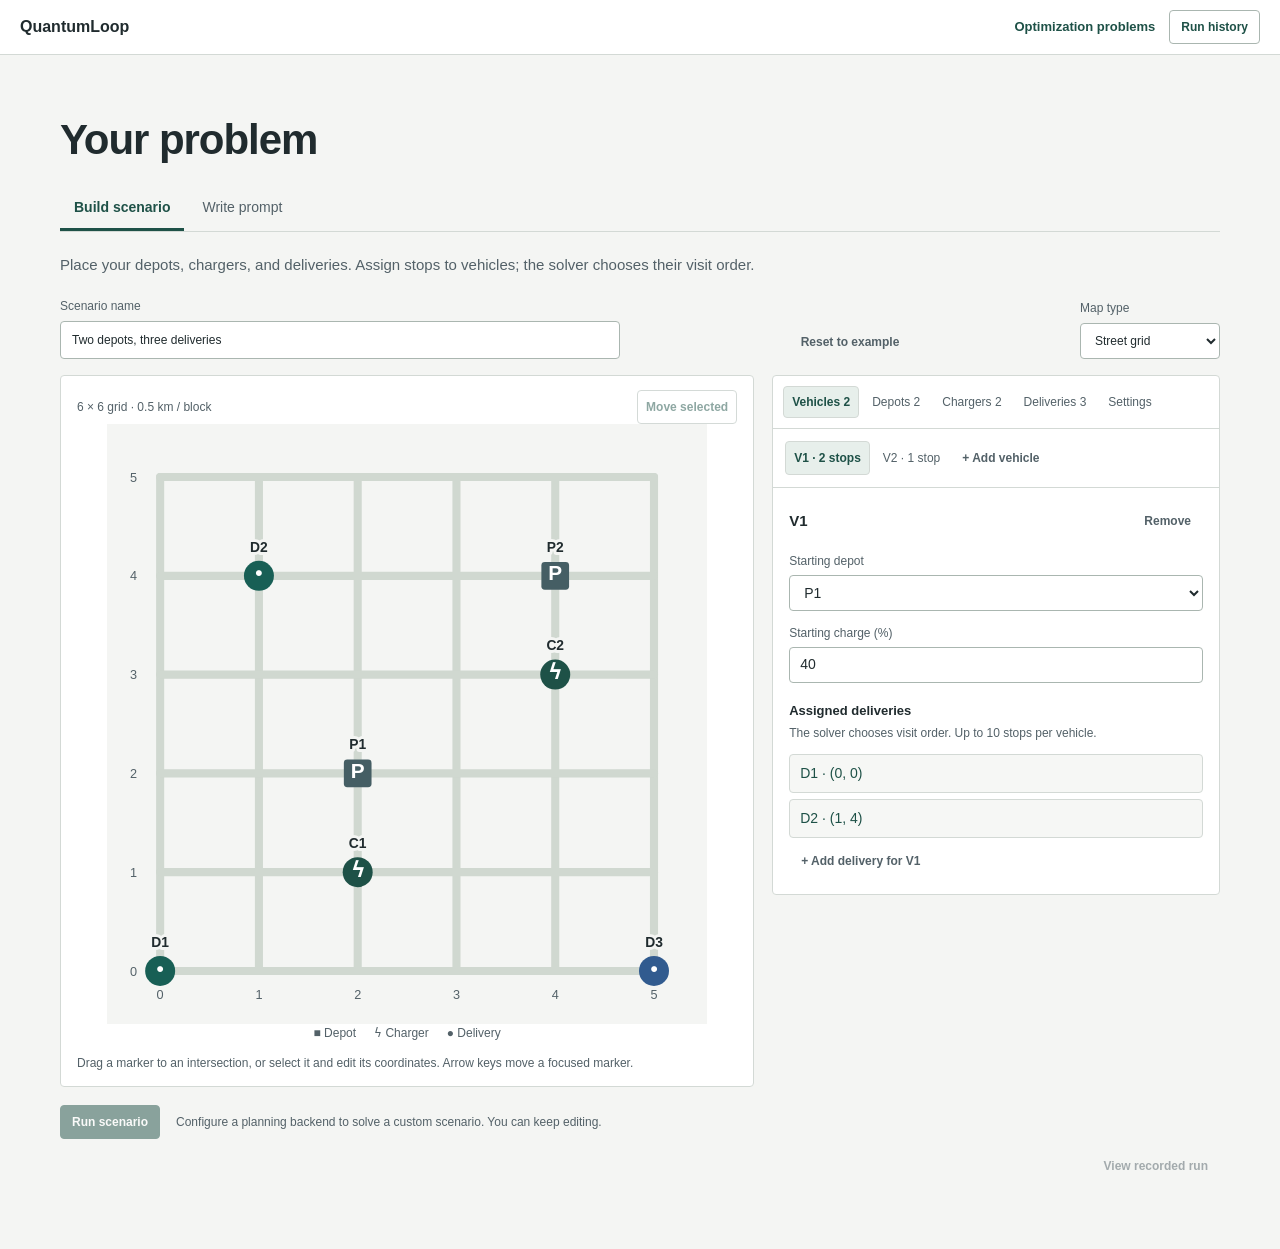
==== commit 2b3b989f: "Add interactive visualizations for seven optimization problems" ====
--- a/quantum-playground/web/index.html
+++ b/quantum-playground/web/index.html
@@ -11,6 +11,7 @@
 <header>
   <a class="brand" href="/">QuantumLoop</a>
   <div class="header-actions">
+    <a href="/problems/" class="problem-nav-link">Optimization problems</a>
     <button class="secondary" id="run-history" type="button">Run history</button>
     <div class="result-navigation" id="result-navigation" hidden>
       <div class="mode-control">
--- a/quantum-playground/web/style.css
+++ b/quantum-playground/web/style.css
@@ -59,6 +59,9 @@
   align-items: center;
   gap: 12px;
 }
+
+.problem-nav-link { color: var(--accent); padding: 6px; font-size: 13px; font-weight: 600; text-decoration: none; }
+.problem-nav-link:hover { text-decoration: underline; }
 
 .brand {
   color: var(--text);
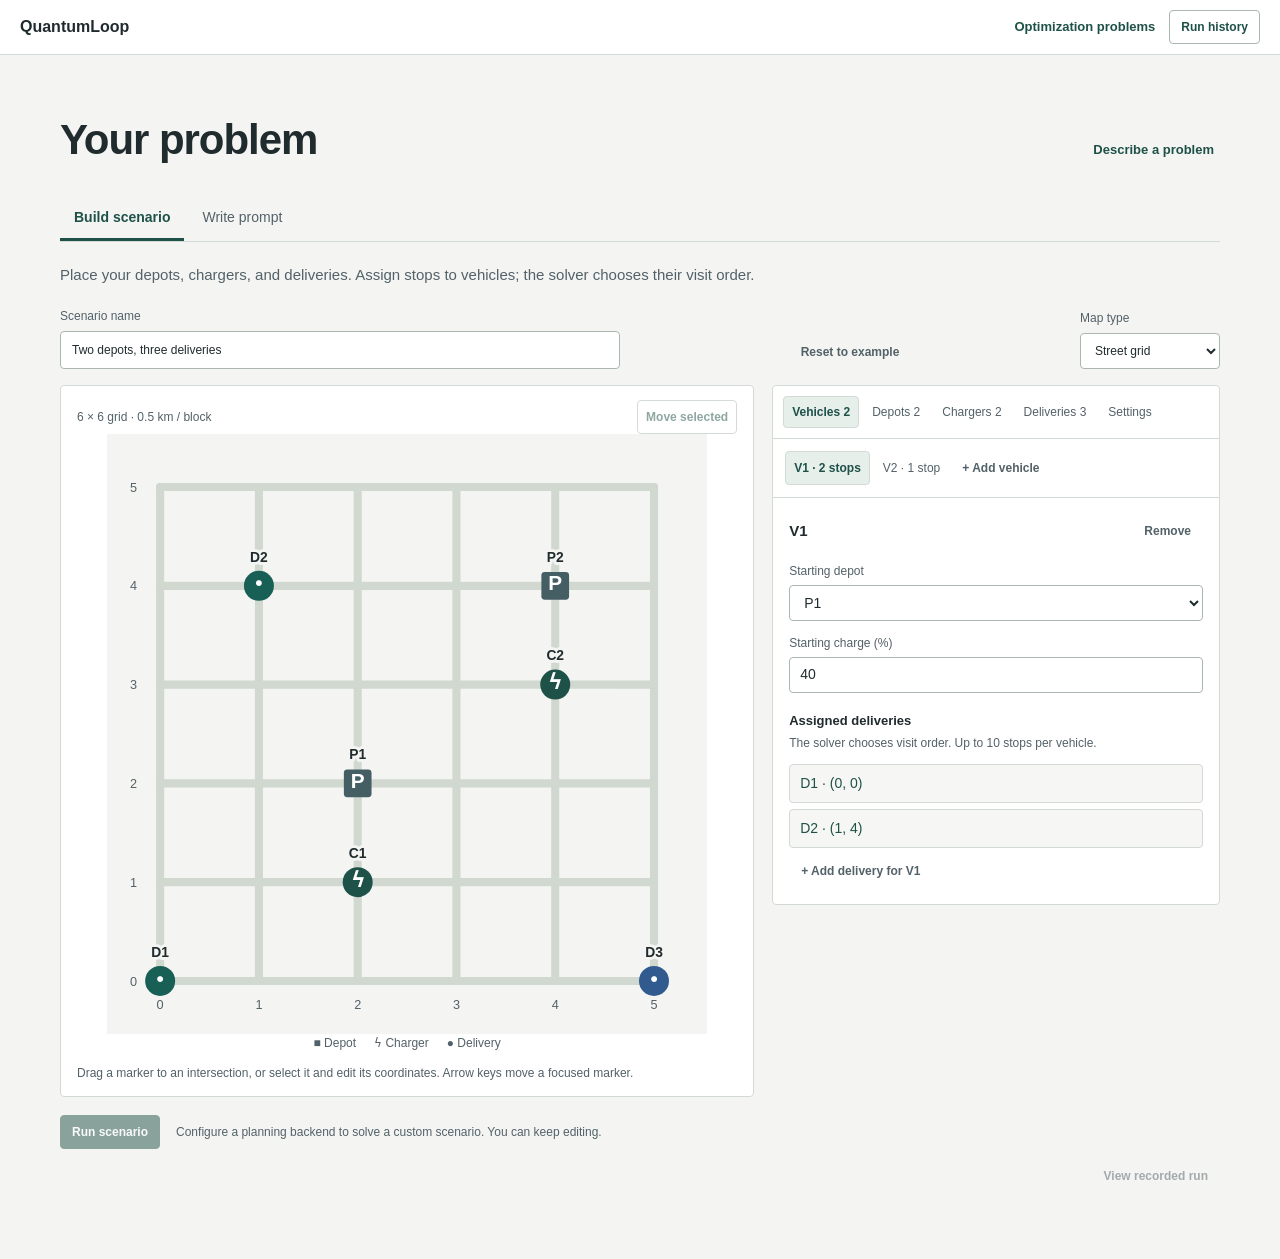
==== commit 4254546f: "Draft reviewable optimization scenarios from plain language" ====
--- a/quantum-playground/web/index.html
+++ b/quantum-playground/web/index.html
@@ -28,7 +28,10 @@
 </header>
 <main>
   <section class="run-entry" id="prompt-screen" aria-labelledby="problem-heading">
-    <h1 id="problem-heading" tabindex="-1">Your problem</h1>
+    <div class="problem-entry-heading">
+      <h1 id="problem-heading" tabindex="-1">Your problem</h1>
+      <a class="problem-nav-link" href="/problems/#describe">Describe a problem</a>
+    </div>
     <div class="entry-modes" role="tablist" aria-label="Create a problem">
       <button id="builder-mode" type="button" role="tab" aria-selected="true" aria-controls="scenario-builder">Build scenario</button>
       <button id="prompt-mode" type="button" role="tab" aria-selected="false" aria-controls="prompt-composer">Write prompt</button>
--- a/quantum-playground/web/style.css
+++ b/quantum-playground/web/style.css
@@ -954,3 +954,5 @@
   .cost-comparison { flex-basis: 100%; }
   .mode-control label { display: none; }
 }
+
+.problem-entry-heading { display: flex; align-items: baseline; justify-content: space-between; flex-wrap: wrap; gap: 4px 16px; }
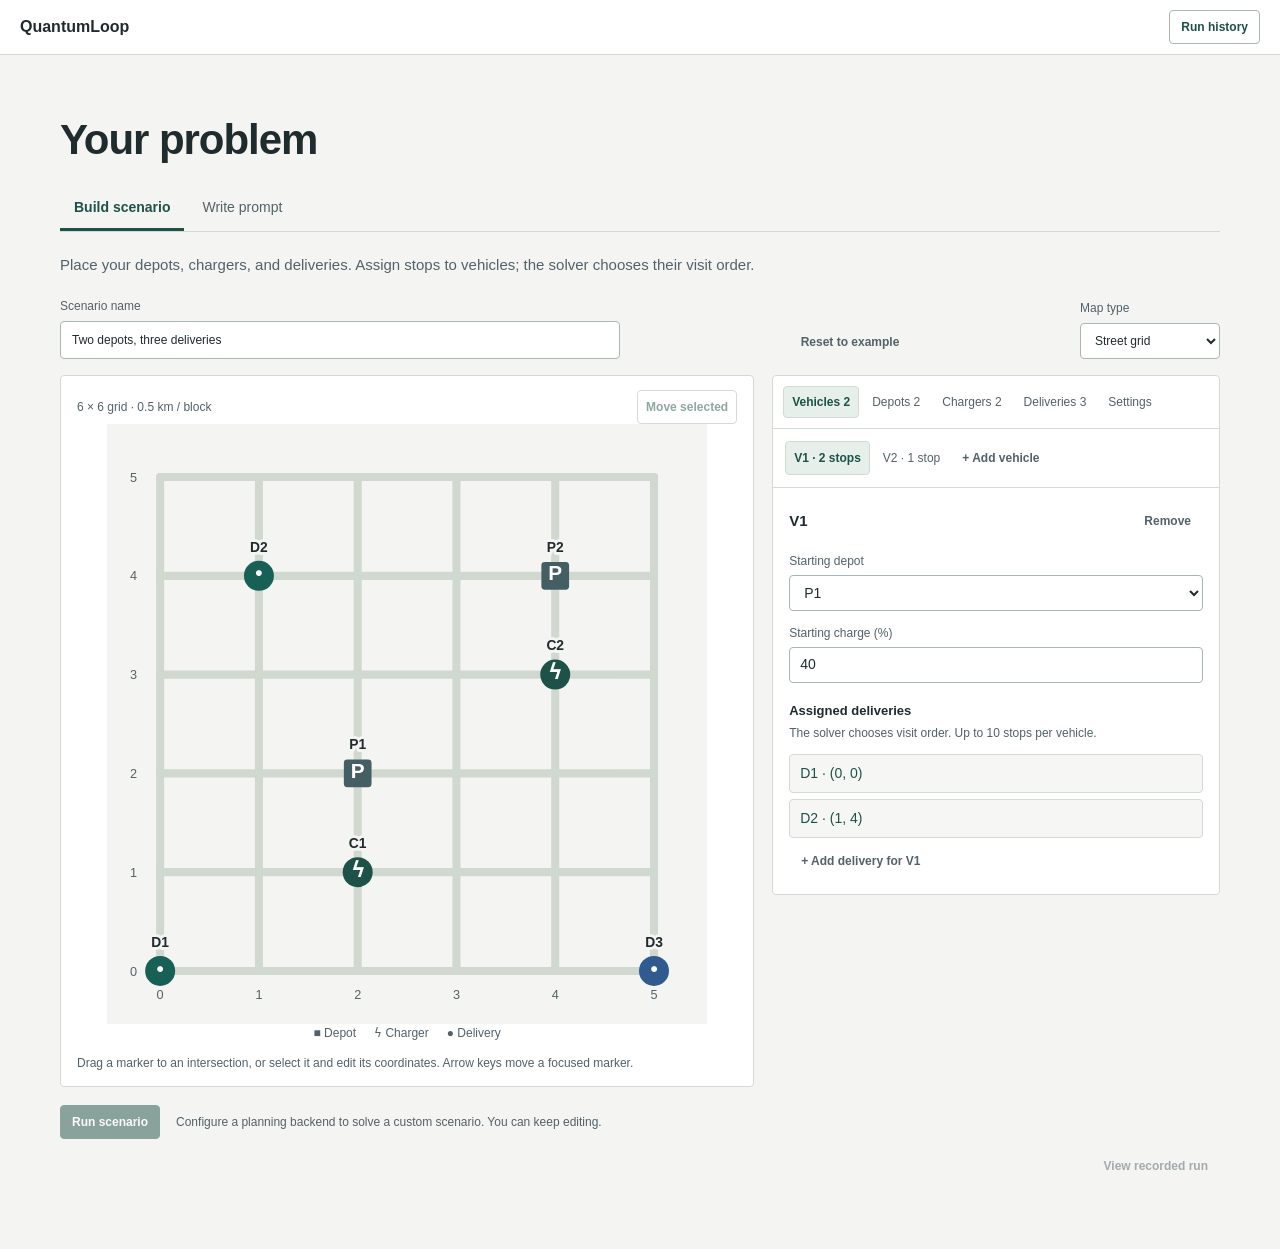
==== commit 2252611d: "Merge pull request #8 from Integer-Conversion-Error/codex/geographic-maps Add real maps and road rou" ====
--- a/quantum-playground/web/index.html
+++ b/quantum-playground/web/index.html
@@ -11,7 +11,6 @@
 <header>
   <a class="brand" href="/">QuantumLoop</a>
   <div class="header-actions">
-    <a href="/problems/" class="problem-nav-link">Optimization problems</a>
     <button class="secondary" id="run-history" type="button">Run history</button>
     <div class="result-navigation" id="result-navigation" hidden>
       <div class="mode-control">
@@ -28,10 +27,7 @@
 </header>
 <main>
   <section class="run-entry" id="prompt-screen" aria-labelledby="problem-heading">
-    <div class="problem-entry-heading">
-      <h1 id="problem-heading" tabindex="-1">Your problem</h1>
-      <a class="problem-nav-link" href="/problems/#describe">Describe a problem</a>
-    </div>
+    <h1 id="problem-heading" tabindex="-1">Your problem</h1>
     <div class="entry-modes" role="tablist" aria-label="Create a problem">
       <button id="builder-mode" type="button" role="tab" aria-selected="true" aria-controls="scenario-builder">Build scenario</button>
       <button id="prompt-mode" type="button" role="tab" aria-selected="false" aria-controls="prompt-composer">Write prompt</button>
--- a/quantum-playground/web/style.css
+++ b/quantum-playground/web/style.css
@@ -59,9 +59,6 @@
   align-items: center;
   gap: 12px;
 }
-
-.problem-nav-link { color: var(--accent); padding: 6px; font-size: 13px; font-weight: 600; text-decoration: none; }
-.problem-nav-link:hover { text-decoration: underline; }
 
 .brand {
   color: var(--text);
@@ -954,5 +951,3 @@
   .cost-comparison { flex-basis: 100%; }
   .mode-control label { display: none; }
 }
-
-.problem-entry-heading { display: flex; align-items: baseline; justify-content: space-between; flex-wrap: wrap; gap: 4px 16px; }
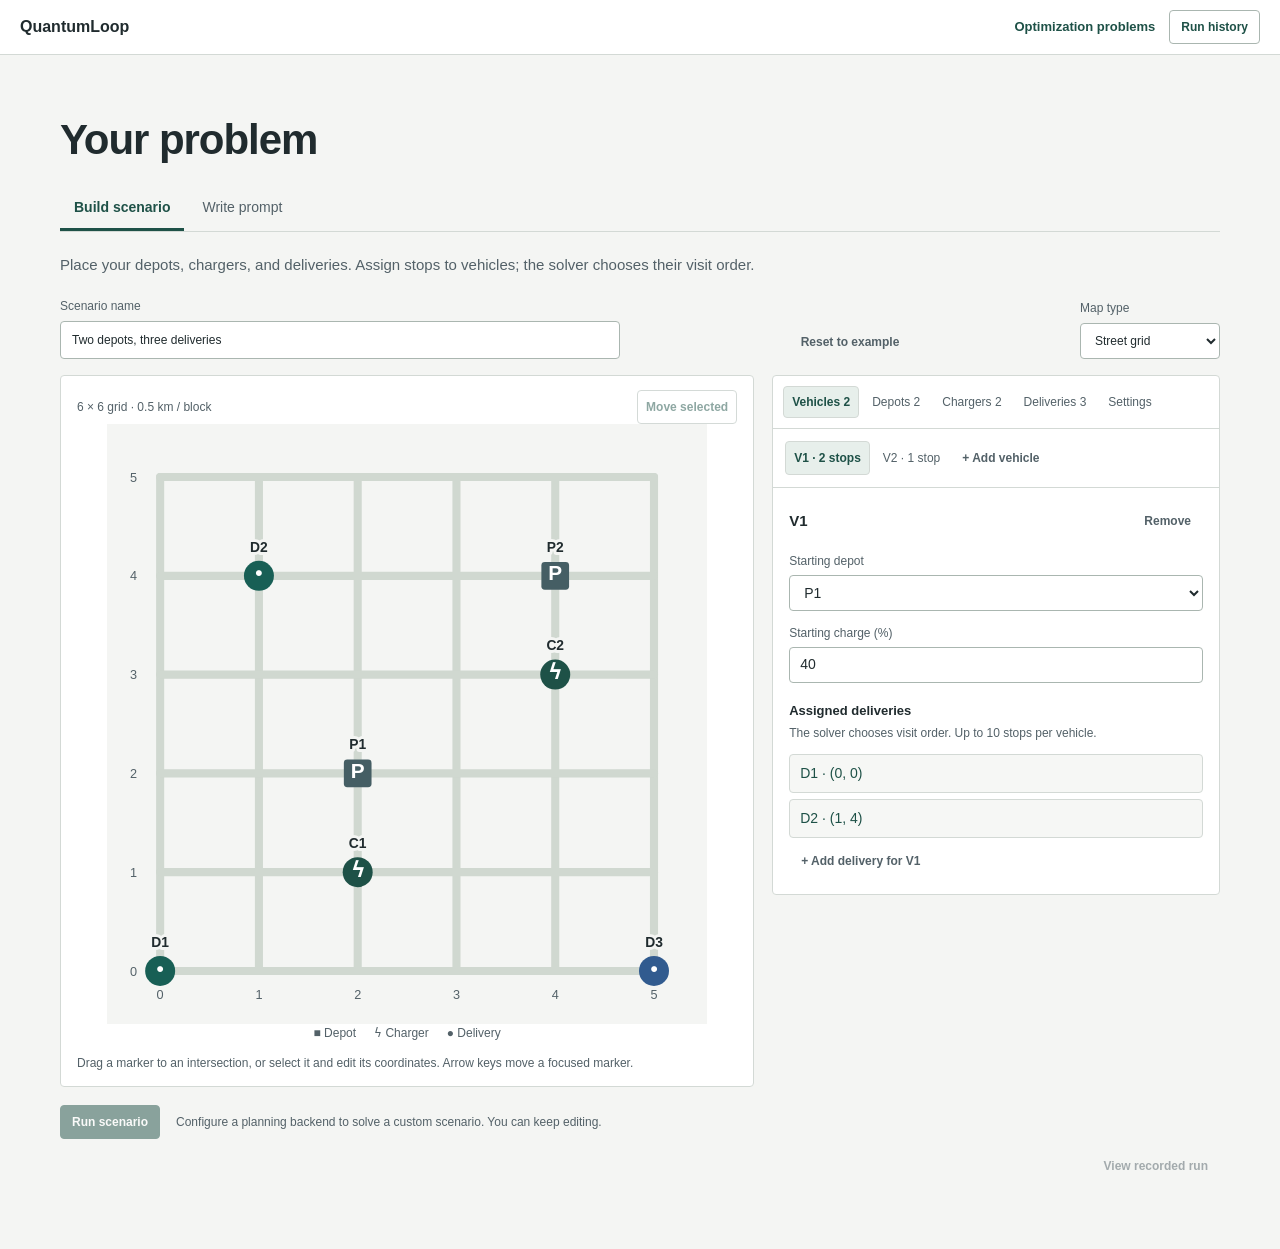
==== commit e52ad8f0: "Merge pull request #9 from Integer-Conversion-Error/codex/optimization-visualizations Add interactiv" ====
--- a/quantum-playground/web/index.html
+++ b/quantum-playground/web/index.html
@@ -11,6 +11,7 @@
 <header>
   <a class="brand" href="/">QuantumLoop</a>
   <div class="header-actions">
+    <a href="/problems/" class="problem-nav-link">Optimization problems</a>
     <button class="secondary" id="run-history" type="button">Run history</button>
     <div class="result-navigation" id="result-navigation" hidden>
       <div class="mode-control">
--- a/quantum-playground/web/style.css
+++ b/quantum-playground/web/style.css
@@ -59,6 +59,9 @@
   align-items: center;
   gap: 12px;
 }
+
+.problem-nav-link { color: var(--accent); padding: 6px; font-size: 13px; font-weight: 600; text-decoration: none; }
+.problem-nav-link:hover { text-decoration: underline; }
 
 .brand {
   color: var(--text);
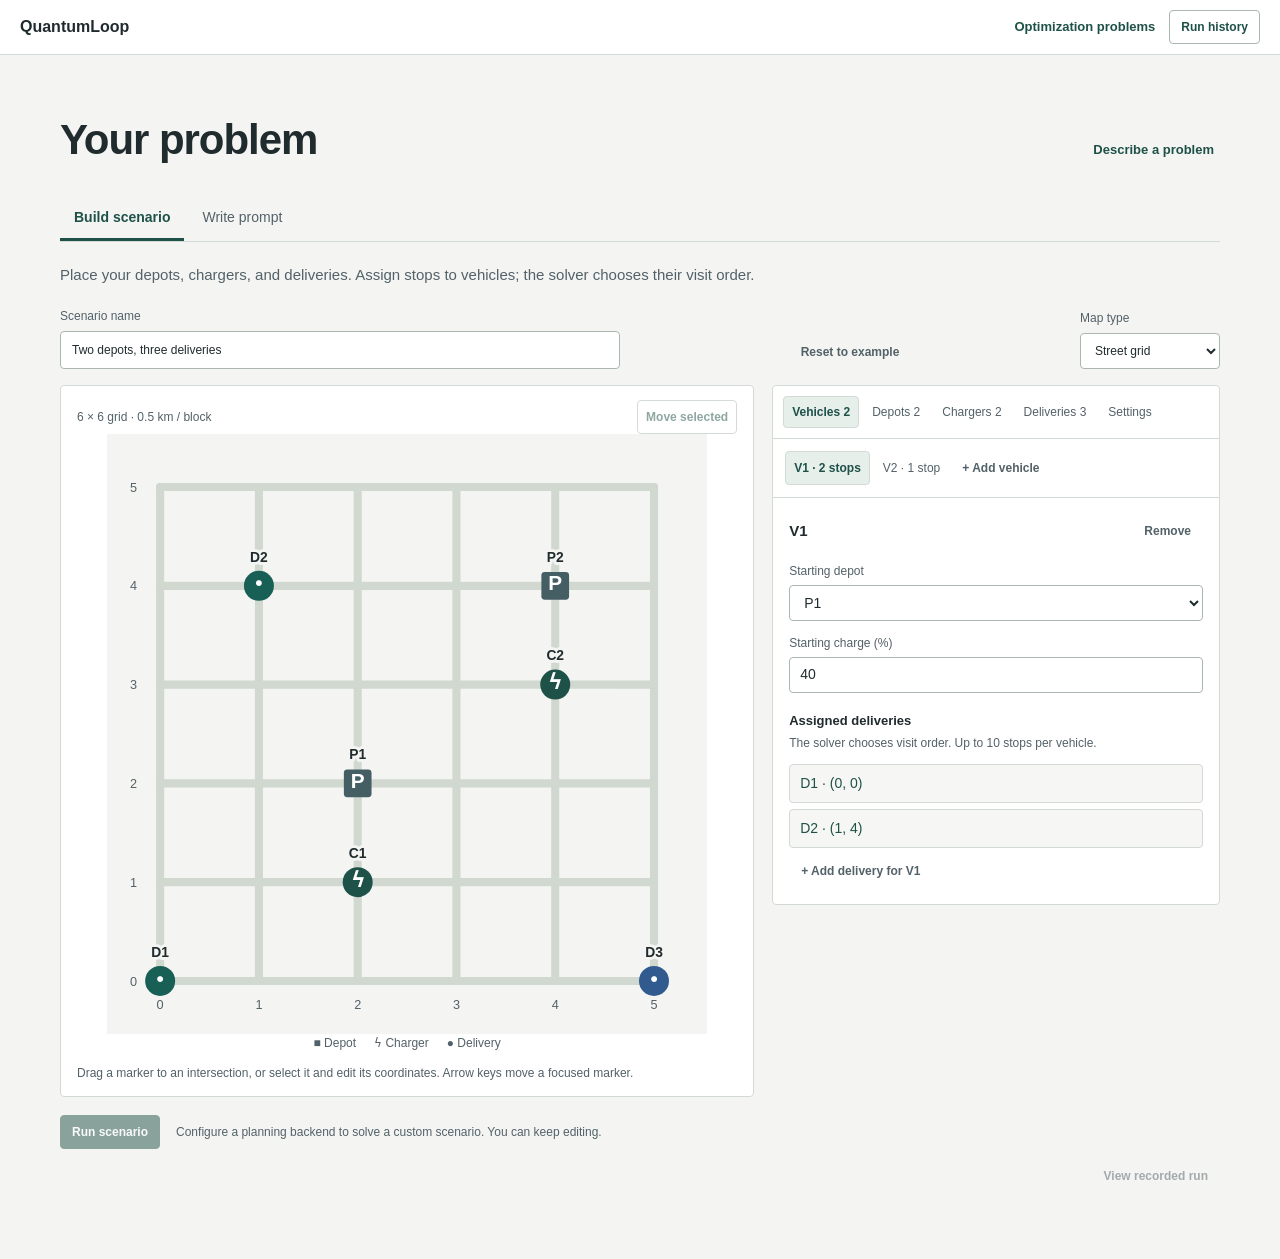
==== commit d272ab28: "Merge pull request #10 from Integer-Conversion-Error/codex/describe-optimization Add optional plain-" ====
--- a/quantum-playground/web/index.html
+++ b/quantum-playground/web/index.html
@@ -28,7 +28,10 @@
 </header>
 <main>
   <section class="run-entry" id="prompt-screen" aria-labelledby="problem-heading">
-    <h1 id="problem-heading" tabindex="-1">Your problem</h1>
+    <div class="problem-entry-heading">
+      <h1 id="problem-heading" tabindex="-1">Your problem</h1>
+      <a class="problem-nav-link" href="/problems/#describe">Describe a problem</a>
+    </div>
     <div class="entry-modes" role="tablist" aria-label="Create a problem">
       <button id="builder-mode" type="button" role="tab" aria-selected="true" aria-controls="scenario-builder">Build scenario</button>
       <button id="prompt-mode" type="button" role="tab" aria-selected="false" aria-controls="prompt-composer">Write prompt</button>
--- a/quantum-playground/web/style.css
+++ b/quantum-playground/web/style.css
@@ -954,3 +954,5 @@
   .cost-comparison { flex-basis: 100%; }
   .mode-control label { display: none; }
 }
+
+.problem-entry-heading { display: flex; align-items: baseline; justify-content: space-between; flex-wrap: wrap; gap: 4px 16px; }
